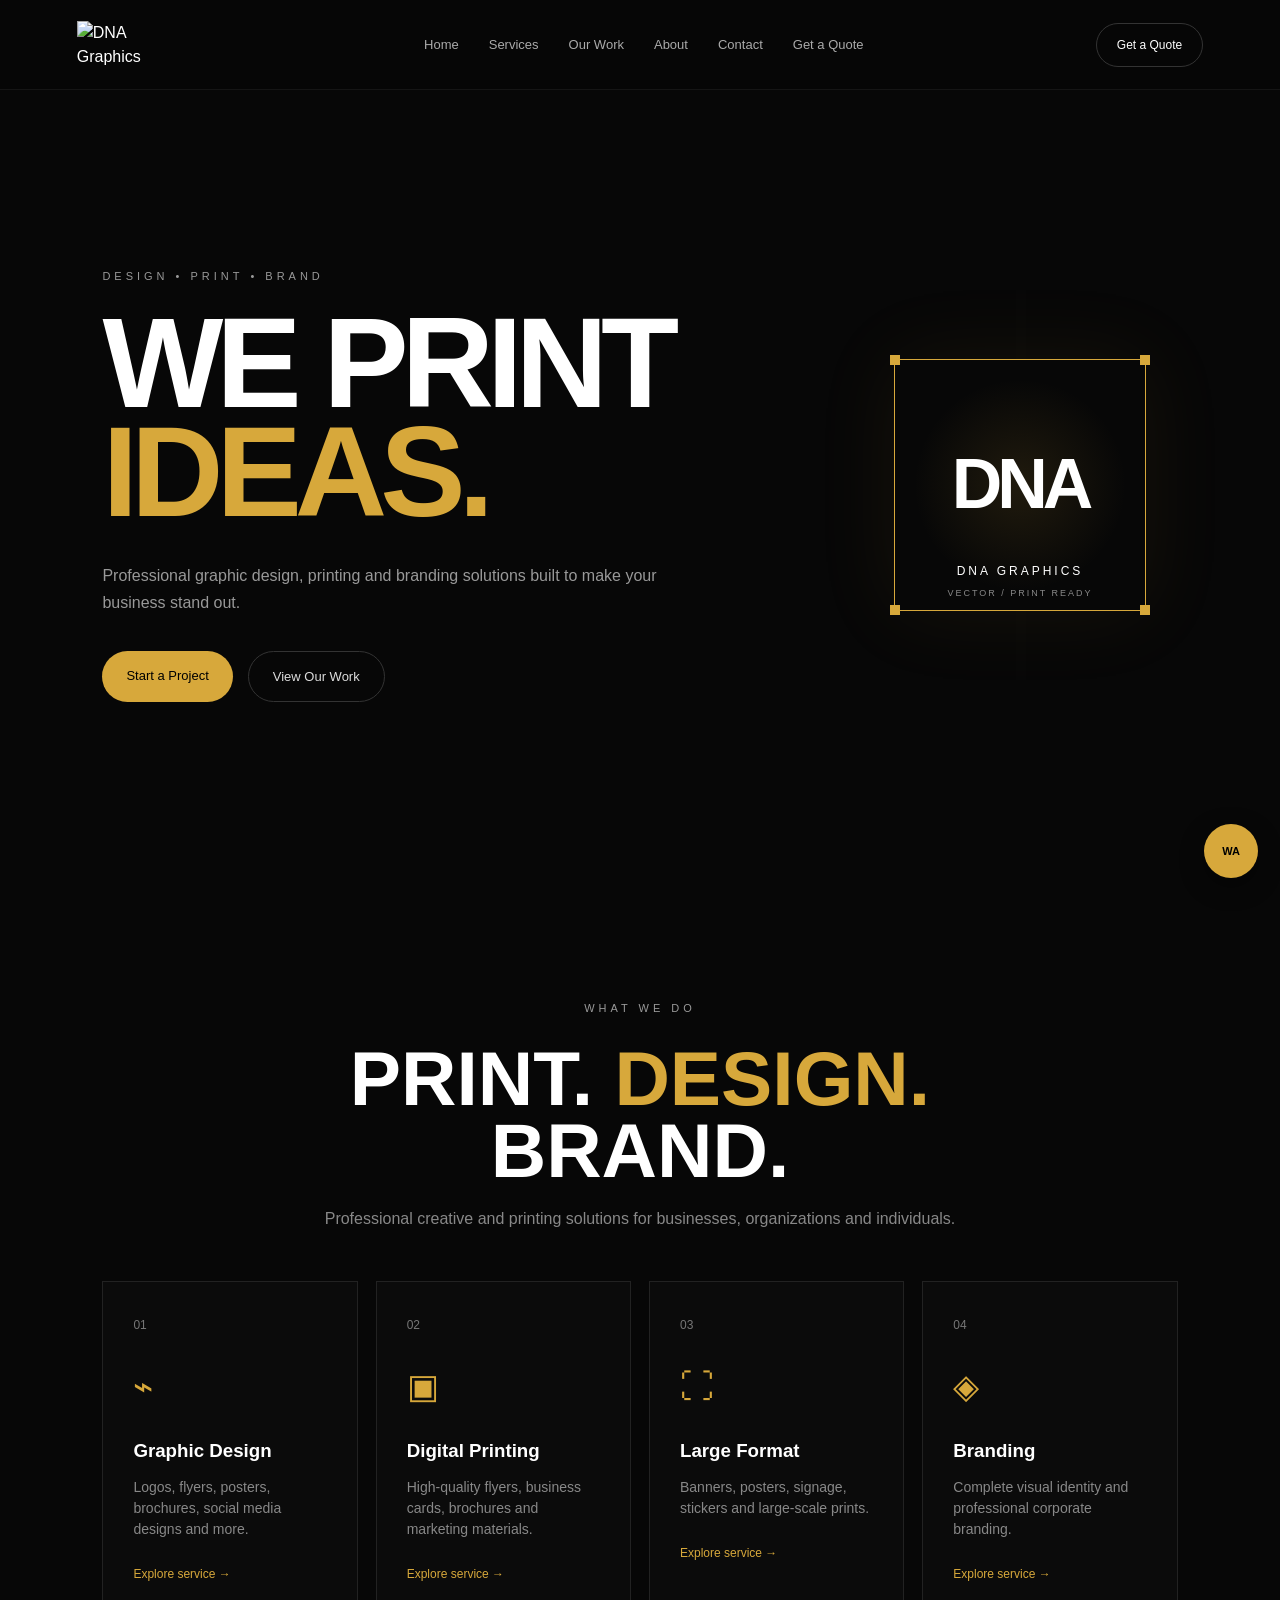
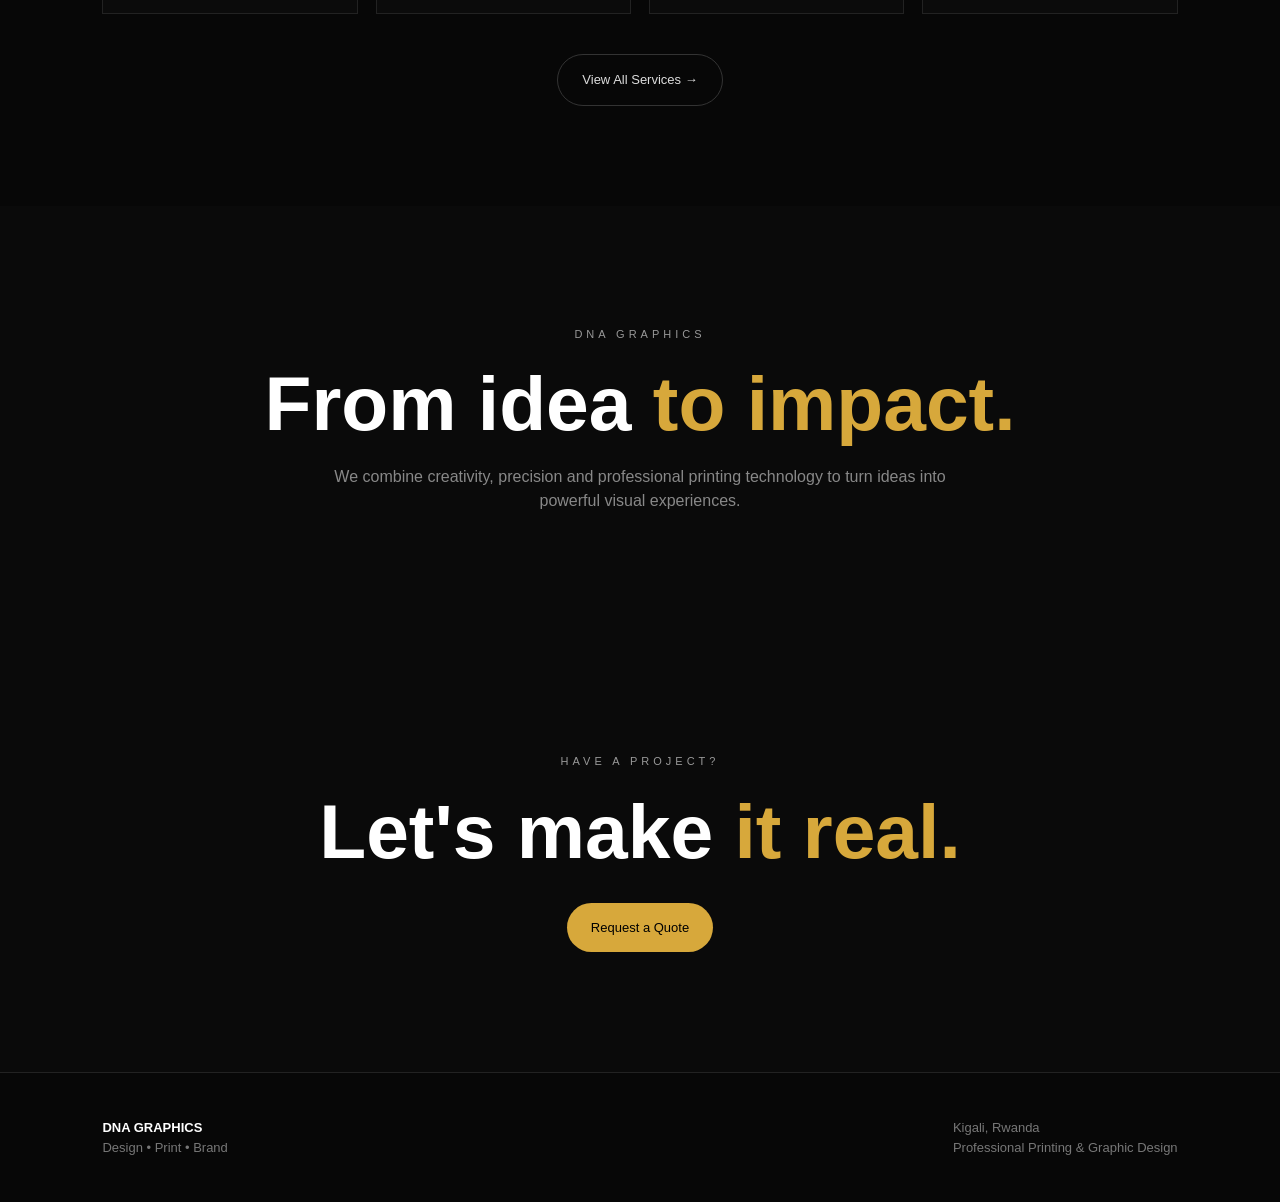
==== index.html @ 6f841c44 "Add files via upload" ====
<!DOCTYPE html>
<html lang="en">
<head><meta charset="UTF-8"><meta name="viewport" content="width=device-width, initial-scale=1.0"><meta name="description" content="DNA Graphics — Professional graphic design, printing and branding in Kigali, Rwanda."><title>DNA Graphics | Design • Print • Brand</title><link rel="stylesheet" href="style.css"></head>
<body>
<header class="navbar"><a href="index.html" class="logo"><img src="logo.png" alt="DNA Graphics"></a><button class="menu-toggle" id="menuToggle" aria-label="Open menu">☰</button><nav class="main-nav" id="mainNav"><button class="menu-close" id="menuClose" aria-label="Close menu">×</button><a href="index.html">Home</a><a href="services.html">Services</a><a href="portfolio.html">Our Work</a><a href="about.html">About</a><a href="contact.html">Contact</a><a href="quote.html" class="mobile-quote">Get a Quote</a></nav><a href="quote.html" class="quote-btn">Get a Quote</a></header>
<main>
<section class="hero"><div class="hero-content"><p class="eyebrow">DESIGN • PRINT • BRAND</p><h1>WE PRINT <span>IDEAS.</span></h1><p class="hero-text">Professional graphic design, printing and branding solutions built to make your business stand out.</p><div class="hero-buttons"><a href="quote.html" class="primary-btn">Start a Project</a><a href="portfolio.html" class="secondary-btn">View Our Work</a></div></div><div class="hero-visual"><div class="selection-box"><span class="handle top-left"></span><span class="handle top-right"></span><span class="handle bottom-left"></span><span class="handle bottom-right"></span><div class="dna-symbol">DNA</div><div class="selection-label">DNA GRAPHICS</div><div class="selection-size">VECTOR / PRINT READY</div></div></div></section>
<section class="services-preview"><div class="section-heading"><p class="eyebrow">WHAT WE DO</p><h2>PRINT. <span>DESIGN.</span> BRAND.</h2><p>Professional creative and printing solutions for businesses, organizations and individuals.</p></div><div class="services-grid"><a href="services.html" class="service-card"><span class="service-number">01</span><div class="service-symbol">⌁</div><h3>Graphic Design</h3><p>Logos, flyers, posters, brochures, social media designs and more.</p><span class="service-link">Explore service →</span></a><a href="services.html" class="service-card"><span class="service-number">02</span><div class="service-symbol">▣</div><h3>Digital Printing</h3><p>High-quality flyers, business cards, brochures and marketing materials.</p><span class="service-link">Explore service →</span></a><a href="services.html" class="service-card"><span class="service-number">03</span><div class="service-symbol">⛶</div><h3>Large Format</h3><p>Banners, posters, signage, stickers and large-scale prints.</p><span class="service-link">Explore service →</span></a><a href="services.html" class="service-card"><span class="service-number">04</span><div class="service-symbol">◈</div><h3>Branding</h3><p>Complete visual identity and professional corporate branding.</p><span class="service-link">Explore service →</span></a></div><div class="services-action"><a href="services.html" class="secondary-btn">View All Services →</a></div></section>
<section class="about"><p class="eyebrow">DNA GRAPHICS</p><h2>From idea <span>to impact.</span></h2><p>We combine creativity, precision and professional printing technology to turn ideas into powerful visual experiences.</p></section>
<section class="cta"><p class="eyebrow">HAVE A PROJECT?</p><h2>Let's make <span>it real.</span></h2><a href="quote.html" class="primary-btn">Request a Quote</a></section>
</main>
<footer><div><strong>DNA GRAPHICS</strong><p>Design • Print • Brand</p></div><div><p>Kigali, Rwanda</p><p>Professional Printing & Graphic Design</p></div></footer>
<a href="https://wa.me/250780317239?text=Hello%20DNA%20Graphics%2C%20I%20would%20like%20to%20request%20a%20quote." class="whatsapp-float" target="_blank" rel="noopener noreferrer" aria-label="Chat with DNA Graphics on WhatsApp">WA</a><script src="script.js"></script></body></html>
---- style.css ----
*{margin:0;padding:0;box-sizing:border-box}html{scroll-behavior:smooth}body{background:#070707;color:#fff;font-family:Arial,Helvetica,sans-serif;line-height:1.5}a{color:inherit;text-decoration:none}.navbar{height:90px;padding:0 6%;display:flex;align-items:center;justify-content:space-between;position:fixed;top:0;left:0;right:0;z-index:100;background:rgba(7,7,7,.9);backdrop-filter:blur(15px);border-bottom:1px solid #151515}.logo img{width:115px;height:auto;display:block}.main-nav{display:flex;align-items:center;gap:30px}.main-nav a{font-size:13px;color:#aaa}.main-nav a:hover{color:#fff}.menu-toggle,.menu-close{display:none}.quote-btn{padding:12px 20px;border:1px solid #333;border-radius:100px;font-size:12px}.hero{min-height:100vh;padding:150px 8% 80px;display:flex;align-items:center;justify-content:space-between;gap:60px}.hero-content{max-width:700px}.eyebrow{font-size:11px;letter-spacing:4px;color:#999;margin-bottom:25px}.hero h1{font-size:clamp(64px,10vw,150px);line-height:.85;letter-spacing:-7px;font-weight:900}.hero h1 span,h1 span,h2 span{color:#d7a83b}.hero-text,.page-intro{max-width:600px;margin-top:35px;color:#999;line-height:1.7}.hero-buttons{display:flex;gap:15px;margin-top:35px}.primary-btn,.secondary-btn{display:inline-block;padding:15px 24px;border-radius:100px;font-size:13px;transition:.25s}.primary-btn{background:#d7a83b;color:#000}.primary-btn:hover{transform:translateY(-3px)}.secondary-btn{border:1px solid #333;color:#ddd}.hero-visual{width:min(430px,42vw);height:430px;display:grid;place-items:center}.selection-box{width:80%;aspect-ratio:1;border:1px solid #d7a83b;position:relative;display:grid;place-items:center;background:radial-gradient(circle,rgba(215,168,59,.12),transparent 60%);box-shadow:0 0 80px rgba(215,168,59,.08)}.handle{position:absolute;width:10px;height:10px;background:#d7a83b}.top-left{top:-5px;left:-5px}.top-right{top:-5px;right:-5px}.bottom-left{bottom:-5px;left:-5px}.bottom-right{bottom:-5px;right:-5px}.dna-symbol{font-size:70px;font-weight:900;letter-spacing:-5px}.selection-label{position:absolute;bottom:30px;font-size:12px;letter-spacing:3px}.selection-size{position:absolute;bottom:10px;font-size:9px;color:#888;letter-spacing:2px}.services-preview,.all-services,.portfolio-grid,.about-story,.values,.contact-grid{padding:100px 8%}.section-heading{text-align:center;max-width:750px;margin:0 auto 50px}.section-heading h2,.about h2,.cta h2{font-size:clamp(40px,6vw,80px);line-height:.95}.section-heading p:last-child{color:#888;margin-top:20px}.services-grid,.all-services{display:grid;grid-template-columns:repeat(4,1fr);gap:18px}.service-card{border:1px solid #222;padding:30px;background:#0b0b0b;transition:.25s}.service-card:hover{border-color:#d7a83b;transform:translateY(-4px)}.service-number{color:#777;font-size:12px}.service-symbol{font-size:34px;color:#d7a83b;margin:25px 0}.service-card h2,.service-card h3{margin-bottom:12px}.service-card p{color:#888;font-size:14px}.service-link{display:block;margin-top:25px;color:#d7a83b;font-size:12px}.services-action{text-align:center;margin-top:40px}.about{padding:120px 8%;text-align:center;background:#0a0a0a}.about>p:last-child{max-width:650px;margin:25px auto 0;color:#888}.page-hero{padding:180px 8% 90px;max-width:1100px}.page-hero h1{font-size:clamp(55px,8vw,110px);line-height:.9;letter-spacing:-5px}.all-services{padding-top:20px}.all-services .service-card{min-height:220px}.portfolio-grid{display:grid;grid-template-columns:repeat(2,1fr);gap:25px;padding-top:20px}.portfolio-item{background:#0b0b0b;border:1px solid #222;overflow:hidden}.portfolio-item img{width:100%;height:360px;object-fit:cover;display:block}.portfolio-info{padding:24px}.portfolio-info span{font-size:11px;color:#d7a83b;letter-spacing:2px}.portfolio-info h2{margin-top:8px}.about-story,.values,.contact-grid{display:grid;grid-template-columns:1fr 1fr;gap:60px;border-top:1px solid #222}.about-story p,.values p,.contact-grid p{color:#888;margin-bottom:18px}.about-story h2,.values h2,.contact-grid h2{font-size:clamp(35px,5vw,65px);line-height:1}.cta{text-align:center;padding:120px 8%;background:#0a0a0a}.cta .primary-btn{margin-top:35px}footer{padding:45px 8%;border-top:1px solid #222;display:flex;justify-content:space-between;gap:30px;color:#777;font-size:13px}footer strong{color:#fff}.whatsapp-float{position:fixed;right:22px;bottom:22px;background:#d7a83b;color:#000;width:54px;height:54px;border-radius:50%;display:grid;place-items:center;font-size:11px;font-weight:bold;z-index:110;box-shadow:0 8px 25px rgba(0,0,0,.4)}
@media(max-width:850px){.navbar{height:75px}.quote-btn{display:none}.menu-toggle{display:block;background:none;border:0;color:#fff;font-size:28px}.main-nav{position:fixed;inset:0 0 0 auto;width:min(320px,85%);background:#0a0a0a;transform:translateX(100%);transition:.3s;display:flex;flex-direction:column;align-items:flex-start;padding:90px 35px;gap:24px;border-left:1px solid #222}.main-nav.open{transform:translateX(0)}.menu-close{display:block;position:absolute;right:25px;top:20px;background:none;border:0;color:#fff;font-size:32px}.main-nav a{font-size:16px}.mobile-quote{display:block!important}.hero{padding-top:130px;flex-direction:column;align-items:flex-start}.hero-visual{width:100%;height:330px}.services-grid,.all-services{grid-template-columns:1fr 1fr}.portfolio-grid,.about-story,.values,.contact-grid{grid-template-columns:1fr}.portfolio-item img{height:280px}footer{flex-direction:column}.page-hero{padding-top:130px}}
@media(max-width:520px){.logo img{width:95px}.hero h1{letter-spacing:-4px}.hero-buttons{flex-direction:column;align-items:flex-start}.services-grid,.all-services{grid-template-columns:1fr}.selection-box{width:75%}.page-hero h1{letter-spacing:-3px}.portfolio-grid{padding-left:5%;padding-right:5%}.services-preview,.all-services,.about-story,.values,.contact-grid{padding-left:6%;padding-right:6%}}
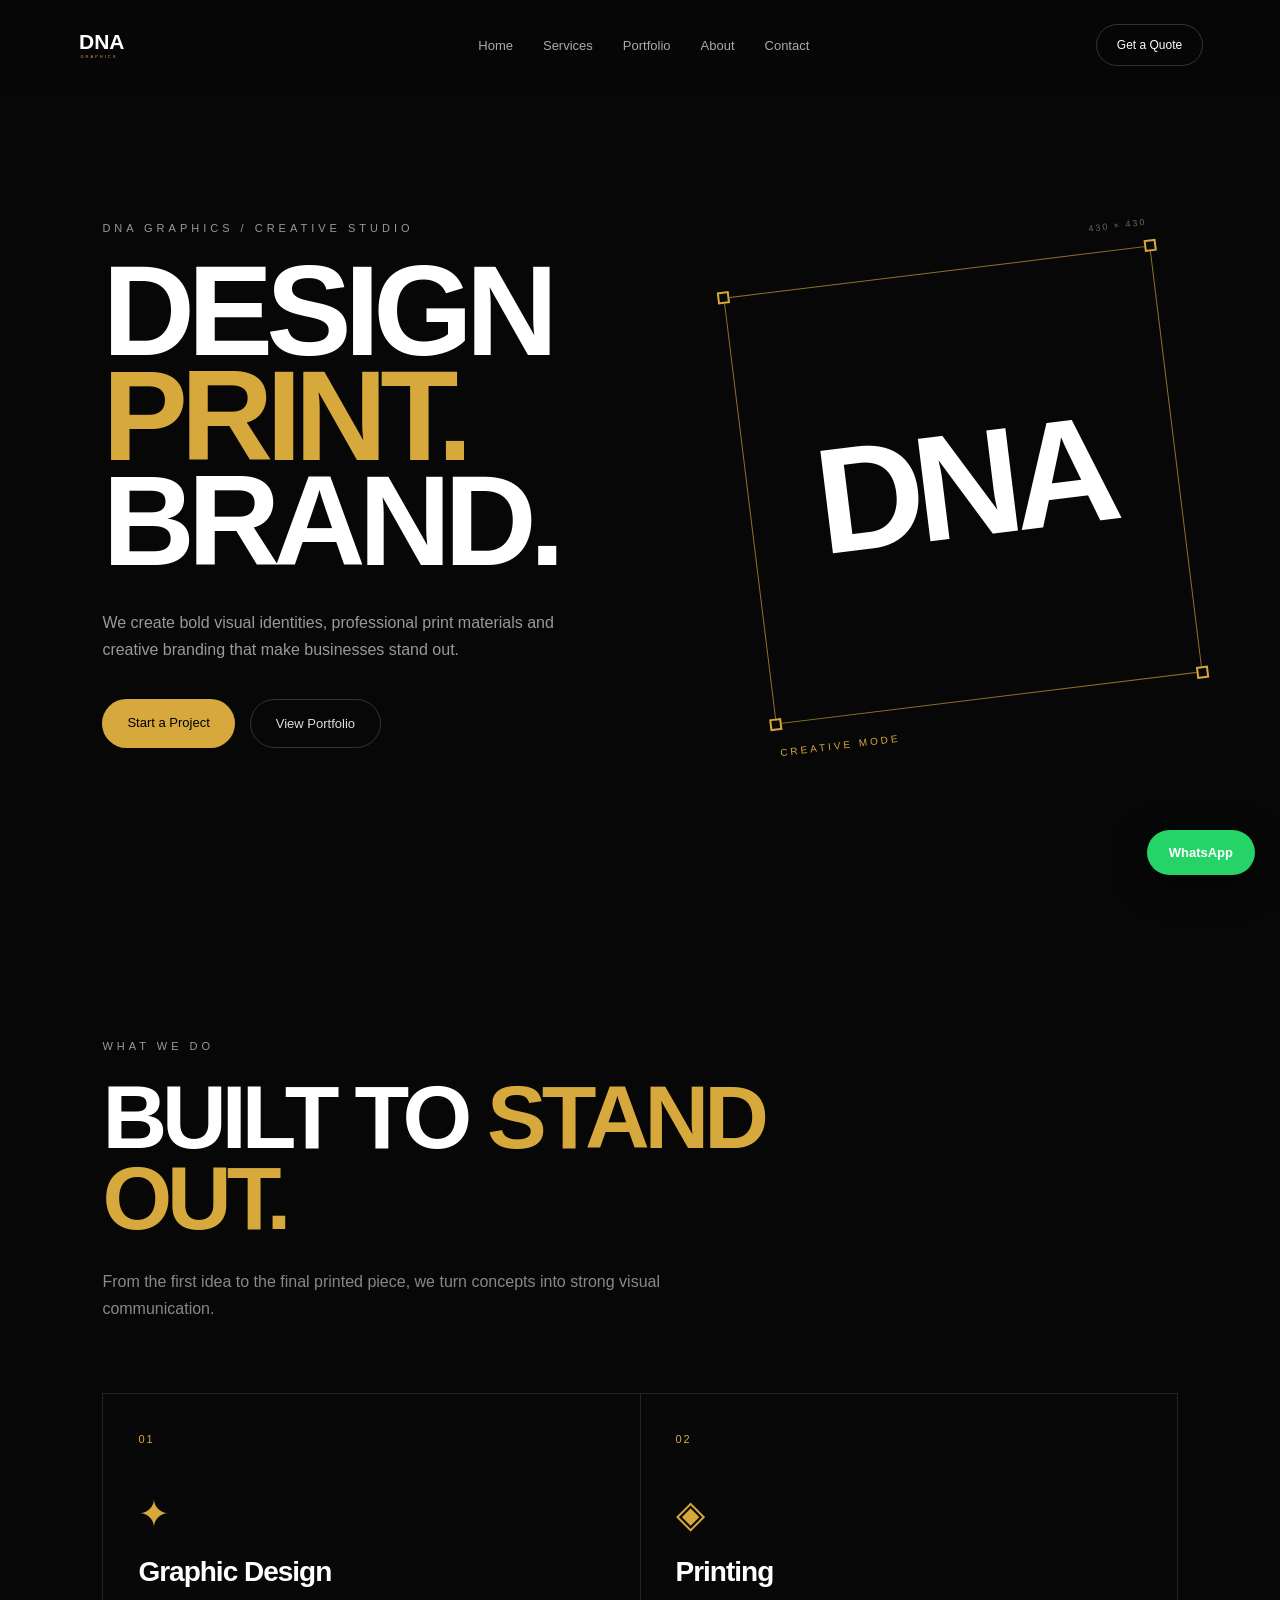
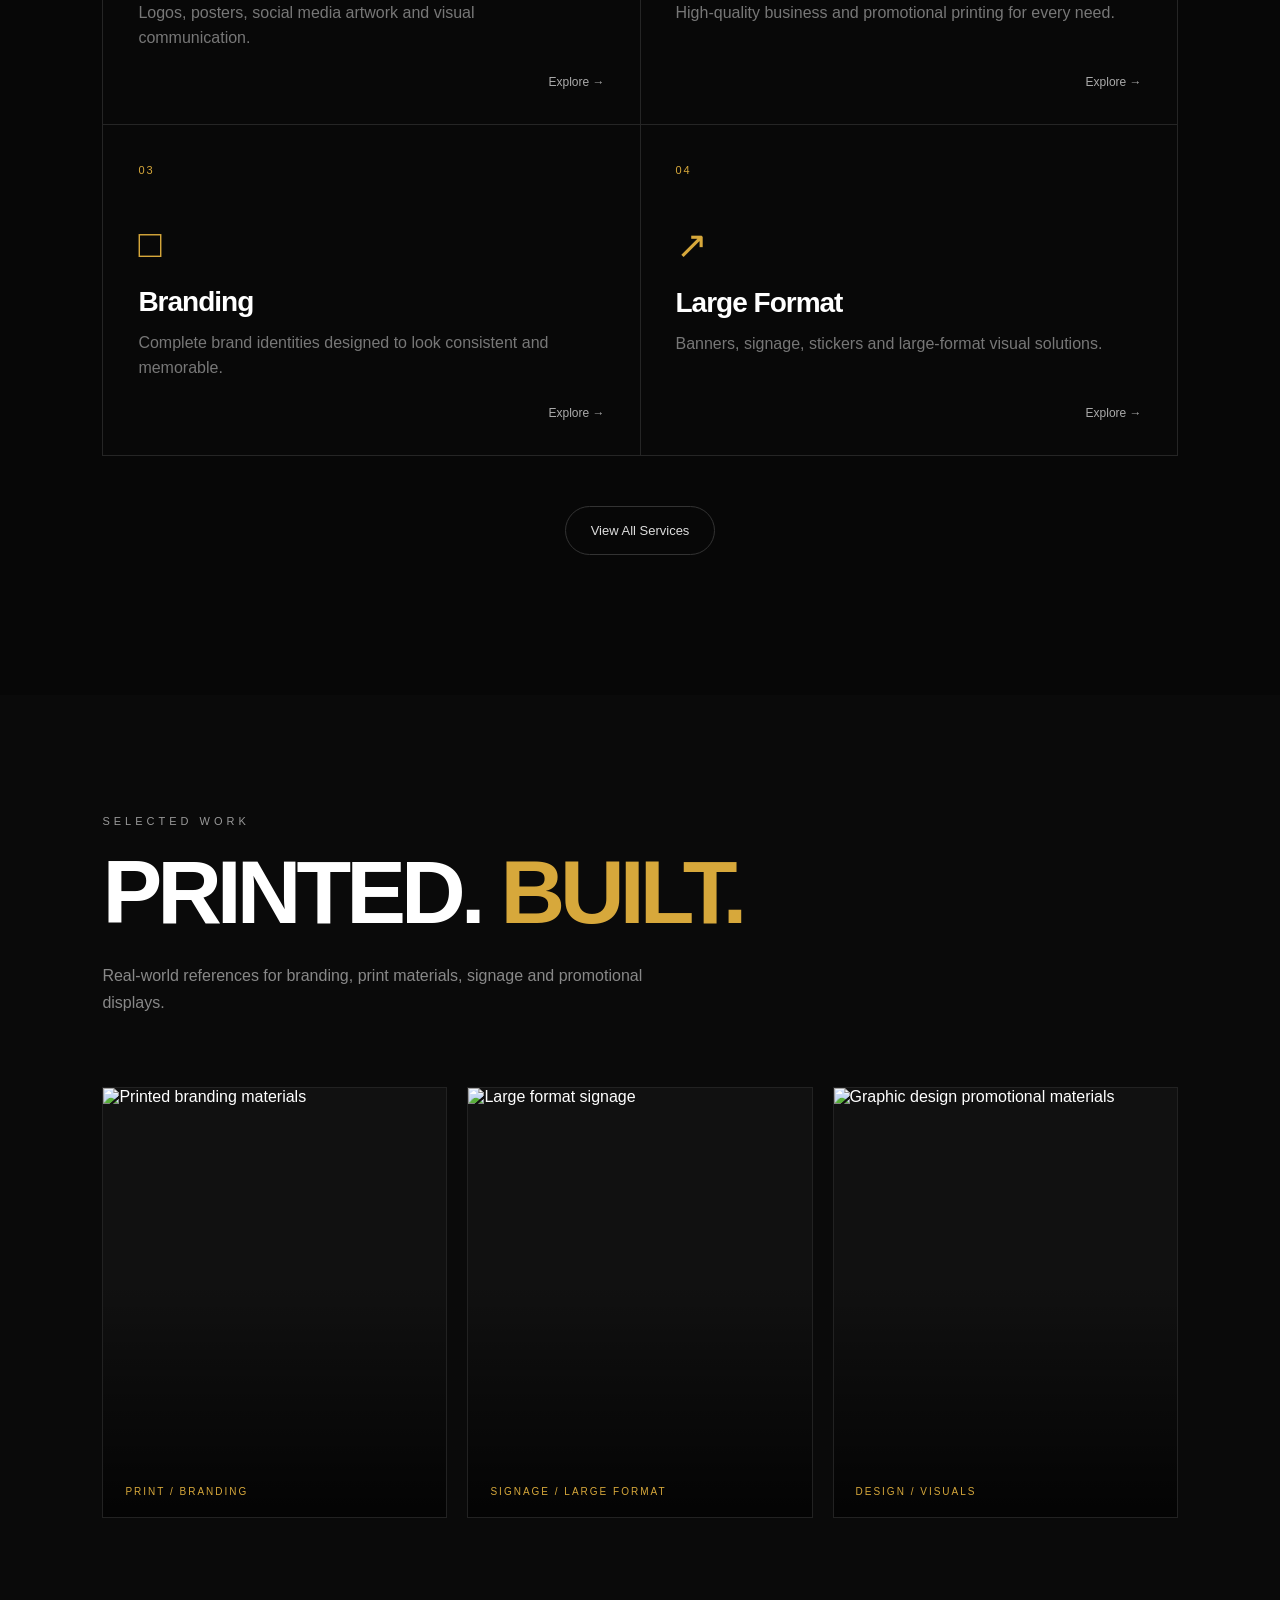
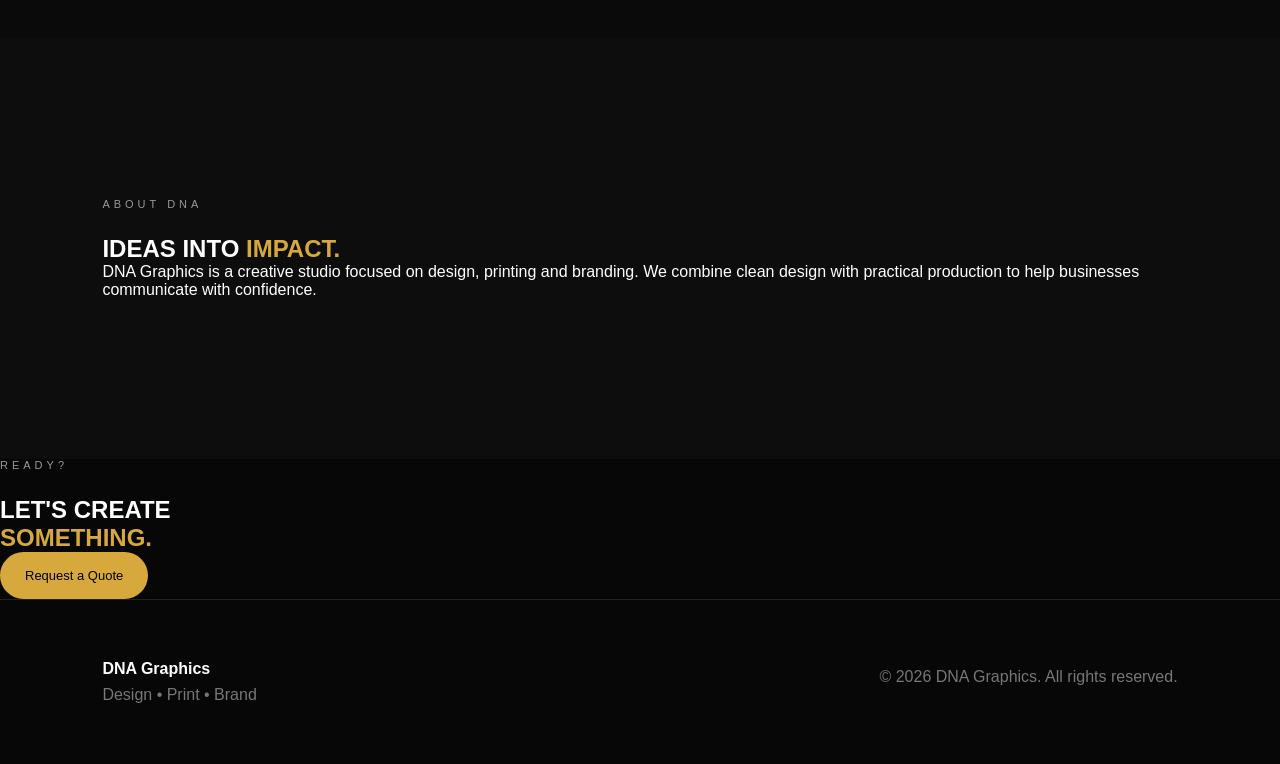
==== commit d8c0d477: "Add files via upload" ====
--- a/index.html
+++ b/index.html
@@ -1,13 +1,63 @@
 <!DOCTYPE html>
 <html lang="en">
-<head><meta charset="UTF-8"><meta name="viewport" content="width=device-width, initial-scale=1.0"><meta name="description" content="DNA Graphics — Professional graphic design, printing and branding in Kigali, Rwanda."><title>DNA Graphics | Design • Print • Brand</title><link rel="stylesheet" href="style.css"></head>
+<head>
+<meta charset="UTF-8">
+<meta name="viewport" content="width=device-width, initial-scale=1.0">
+<title>Design • Print • Brand | DNA Graphics</title>
+<link rel="stylesheet" href="style.css">
+</head>
 <body>
-<header class="navbar"><a href="index.html" class="logo"><img src="logo.png" alt="DNA Graphics"></a><button class="menu-toggle" id="menuToggle" aria-label="Open menu">☰</button><nav class="main-nav" id="mainNav"><button class="menu-close" id="menuClose" aria-label="Close menu">×</button><a href="index.html">Home</a><a href="services.html">Services</a><a href="portfolio.html">Our Work</a><a href="about.html">About</a><a href="contact.html">Contact</a><a href="quote.html" class="mobile-quote">Get a Quote</a></nav><a href="quote.html" class="quote-btn">Get a Quote</a></header>
+<header class="navbar">
+<a href="index.html" class="logo"><img src="logo.svg" alt="DNA Graphics"></a>
+<button class="menu-toggle" aria-label="Open menu">☰</button>
+<nav class="main-nav">
+<button class="menu-close" aria-label="Close menu">×</button>
+<a href="index.html">Home</a>
+<a href="services.html">Services</a>
+<a href="portfolio.html">Portfolio</a>
+<a href="about.html">About</a>
+<a href="contact.html">Contact</a>
+<a href="quote.html" class="mobile-quote">Get a Quote</a>
+</nav>
+<a href="quote.html" class="quote-btn">Get a Quote</a>
+</header>
+
 <main>
-<section class="hero"><div class="hero-content"><p class="eyebrow">DESIGN • PRINT • BRAND</p><h1>WE PRINT <span>IDEAS.</span></h1><p class="hero-text">Professional graphic design, printing and branding solutions built to make your business stand out.</p><div class="hero-buttons"><a href="quote.html" class="primary-btn">Start a Project</a><a href="portfolio.html" class="secondary-btn">View Our Work</a></div></div><div class="hero-visual"><div class="selection-box"><span class="handle top-left"></span><span class="handle top-right"></span><span class="handle bottom-left"></span><span class="handle bottom-right"></span><div class="dna-symbol">DNA</div><div class="selection-label">DNA GRAPHICS</div><div class="selection-size">VECTOR / PRINT READY</div></div></div></section>
-<section class="services-preview"><div class="section-heading"><p class="eyebrow">WHAT WE DO</p><h2>PRINT. <span>DESIGN.</span> BRAND.</h2><p>Professional creative and printing solutions for businesses, organizations and individuals.</p></div><div class="services-grid"><a href="services.html" class="service-card"><span class="service-number">01</span><div class="service-symbol">⌁</div><h3>Graphic Design</h3><p>Logos, flyers, posters, brochures, social media designs and more.</p><span class="service-link">Explore service →</span></a><a href="services.html" class="service-card"><span class="service-number">02</span><div class="service-symbol">▣</div><h3>Digital Printing</h3><p>High-quality flyers, business cards, brochures and marketing materials.</p><span class="service-link">Explore service →</span></a><a href="services.html" class="service-card"><span class="service-number">03</span><div class="service-symbol">⛶</div><h3>Large Format</h3><p>Banners, posters, signage, stickers and large-scale prints.</p><span class="service-link">Explore service →</span></a><a href="services.html" class="service-card"><span class="service-number">04</span><div class="service-symbol">◈</div><h3>Branding</h3><p>Complete visual identity and professional corporate branding.</p><span class="service-link">Explore service →</span></a></div><div class="services-action"><a href="services.html" class="secondary-btn">View All Services →</a></div></section>
-<section class="about"><p class="eyebrow">DNA GRAPHICS</p><h2>From idea <span>to impact.</span></h2><p>We combine creativity, precision and professional printing technology to turn ideas into powerful visual experiences.</p></section>
-<section class="cta"><p class="eyebrow">HAVE A PROJECT?</p><h2>Let's make <span>it real.</span></h2><a href="quote.html" class="primary-btn">Request a Quote</a></section>
+<section class="hero">
+<div class="hero-content reveal-left">
+<p class="eyebrow">DNA GRAPHICS / CREATIVE STUDIO</p>
+<h1>DESIGN<br><span>PRINT.</span><br>BRAND.</h1>
+<p class="hero-text">We create bold visual identities, professional print materials and creative branding that make businesses stand out.</p>
+<div class="hero-buttons"><a href="quote.html" class="primary-btn">Start a Project</a><a href="portfolio.html" class="secondary-btn">View Portfolio</a></div>
+</div>
+<div class="hero-visual reveal"><div class="selection-box"><i class="handle top-left"></i><i class="handle top-right"></i><i class="handle bottom-left"></i><i class="handle bottom-right"></i><div class="dna-symbol">DNA</div><span class="selection-label">CREATIVE MODE</span><span class="selection-size">430 × 430</span></div></div>
+</section>
+<section class="services-preview">
+<div class="section-heading reveal"><p class="eyebrow">WHAT WE DO</p><h2>BUILT TO <span>STAND OUT.</span></h2><p>From the first idea to the final printed piece, we turn concepts into strong visual communication.</p></div>
+<div class="services-grid">
+<a class="service-card reveal" href="services.html"><span class="service-number">01</span><div class="service-symbol">✦</div><h3>Graphic Design</h3><p>Logos, posters, social media artwork and visual communication.</p><span class="service-link">Explore →</span></a>
+<a class="service-card reveal" href="services.html"><span class="service-number">02</span><div class="service-symbol">◈</div><h3>Printing</h3><p>High-quality business and promotional printing for every need.</p><span class="service-link">Explore →</span></a>
+<a class="service-card reveal" href="services.html"><span class="service-number">03</span><div class="service-symbol">□</div><h3>Branding</h3><p>Complete brand identities designed to look consistent and memorable.</p><span class="service-link">Explore →</span></a>
+<a class="service-card reveal" href="services.html"><span class="service-number">04</span><div class="service-symbol">↗</div><h3>Large Format</h3><p>Banners, signage, stickers and large-format visual solutions.</p><span class="service-link">Explore →</span></a>
+</div>
+<div class="services-action"><a href="services.html" class="secondary-btn">View All Services</a></div>
+</section>
+<section class="showcase">
+<div class="section-heading reveal"><p class="eyebrow">SELECTED WORK</p><h2>PRINTED. <span>BUILT.</span></h2><p>Real-world references for branding, print materials, signage and promotional displays.</p></div>
+<div class="showcase-grid">
+<a class="showcase-card reveal" href="portfolio.html"><img src="https://www.alifartdxb.com/assets/alifprint/business-cards-print-uae.png" alt="Printed branding materials" loading="lazy"><span>PRINT / BRANDING</span></a>
+<a class="showcase-card reveal" href="portfolio.html"><img src="https://d2tl9ctlpnidkn.cloudfront.net/allseason/images/flashgallary/large/Website_Header_Images-03_1767739435239.jpg" alt="Large format signage" loading="lazy"><span>SIGNAGE / LARGE FORMAT</span></a>
+<a class="showcase-card reveal" href="portfolio.html"><img src="https://static.wixstatic.com/media/857f75_168c158b66004dd897d793f606abb9e6~mv2.jpg/v1/fill/w_1200,h_1200,al_c,q_85/857f75_168c158b66004dd897d793f606abb9e6~mv2.jpg" alt="Graphic design promotional materials" loading="lazy"><span>DESIGN / VISUALS</span></a>
+</div>
+</section>
+<section class="about"><div class="reveal"><p class="eyebrow">ABOUT DNA</p><h2>IDEAS INTO <span>IMPACT.</span></h2><p>DNA Graphics is a creative studio focused on design, printing and branding. We combine clean design with practical production to help businesses communicate with confidence.</p></div></section>
+<section class="cta"><div class="reveal"><p class="eyebrow">READY?</p><h2>LET'S CREATE<br><span>SOMETHING.</span></h2><a href="quote.html" class="primary-btn">Request a Quote</a></div></section>
 </main>
-<footer><div><strong>DNA GRAPHICS</strong><p>Design • Print • Brand</p></div><div><p>Kigali, Rwanda</p><p>Professional Printing & Graphic Design</p></div></footer>
-<a href="https://wa.me/250780317239?text=Hello%20DNA%20Graphics%2C%20I%20would%20like%20to%20request%20a%20quote." class="whatsapp-float" target="_blank" rel="noopener noreferrer" aria-label="Chat with DNA Graphics on WhatsApp">WA</a><script src="script.js"></script></body></html>
+<a class="whatsapp-btn" href="https://wa.me/250788000000" target="_blank" rel="noopener"><span>WhatsApp</span></a>
+<footer>
+<div><strong>DNA Graphics</strong><p>Design • Print • Brand</p></div>
+<div><p>© 2026 DNA Graphics. All rights reserved.</p></div>
+</footer>
+<script src="script.js"></script>
+</body>
+</html>
--- a/style.css
+++ b/style.css
@@ -1,3 +1,3 @@
-*{margin:0;padding:0;box-sizing:border-box}html{scroll-behavior:smooth}body{background:#070707;color:#fff;font-family:Arial,Helvetica,sans-serif;line-height:1.5}a{color:inherit;text-decoration:none}.navbar{height:90px;padding:0 6%;display:flex;align-items:center;justify-content:space-between;position:fixed;top:0;left:0;right:0;z-index:100;background:rgba(7,7,7,.9);backdrop-filter:blur(15px);border-bottom:1px solid #151515}.logo img{width:115px;height:auto;display:block}.main-nav{display:flex;align-items:center;gap:30px}.main-nav a{font-size:13px;color:#aaa}.main-nav a:hover{color:#fff}.menu-toggle,.menu-close{display:none}.quote-btn{padding:12px 20px;border:1px solid #333;border-radius:100px;font-size:12px}.hero{min-height:100vh;padding:150px 8% 80px;display:flex;align-items:center;justify-content:space-between;gap:60px}.hero-content{max-width:700px}.eyebrow{font-size:11px;letter-spacing:4px;color:#999;margin-bottom:25px}.hero h1{font-size:clamp(64px,10vw,150px);line-height:.85;letter-spacing:-7px;font-weight:900}.hero h1 span,h1 span,h2 span{color:#d7a83b}.hero-text,.page-intro{max-width:600px;margin-top:35px;color:#999;line-height:1.7}.hero-buttons{display:flex;gap:15px;margin-top:35px}.primary-btn,.secondary-btn{display:inline-block;padding:15px 24px;border-radius:100px;font-size:13px;transition:.25s}.primary-btn{background:#d7a83b;color:#000}.primary-btn:hover{transform:translateY(-3px)}.secondary-btn{border:1px solid #333;color:#ddd}.hero-visual{width:min(430px,42vw);height:430px;display:grid;place-items:center}.selection-box{width:80%;aspect-ratio:1;border:1px solid #d7a83b;position:relative;display:grid;place-items:center;background:radial-gradient(circle,rgba(215,168,59,.12),transparent 60%);box-shadow:0 0 80px rgba(215,168,59,.08)}.handle{position:absolute;width:10px;height:10px;background:#d7a83b}.top-left{top:-5px;left:-5px}.top-right{top:-5px;right:-5px}.bottom-left{bottom:-5px;left:-5px}.bottom-right{bottom:-5px;right:-5px}.dna-symbol{font-size:70px;font-weight:900;letter-spacing:-5px}.selection-label{position:absolute;bottom:30px;font-size:12px;letter-spacing:3px}.selection-size{position:absolute;bottom:10px;font-size:9px;color:#888;letter-spacing:2px}.services-preview,.all-services,.portfolio-grid,.about-story,.values,.contact-grid{padding:100px 8%}.section-heading{text-align:center;max-width:750px;margin:0 auto 50px}.section-heading h2,.about h2,.cta h2{font-size:clamp(40px,6vw,80px);line-height:.95}.section-heading p:last-child{color:#888;margin-top:20px}.services-grid,.all-services{display:grid;grid-template-columns:repeat(4,1fr);gap:18px}.service-card{border:1px solid #222;padding:30px;background:#0b0b0b;transition:.25s}.service-card:hover{border-color:#d7a83b;transform:translateY(-4px)}.service-number{color:#777;font-size:12px}.service-symbol{font-size:34px;color:#d7a83b;margin:25px 0}.service-card h2,.service-card h3{margin-bottom:12px}.service-card p{color:#888;font-size:14px}.service-link{display:block;margin-top:25px;color:#d7a83b;font-size:12px}.services-action{text-align:center;margin-top:40px}.about{padding:120px 8%;text-align:center;background:#0a0a0a}.about>p:last-child{max-width:650px;margin:25px auto 0;color:#888}.page-hero{padding:180px 8% 90px;max-width:1100px}.page-hero h1{font-size:clamp(55px,8vw,110px);line-height:.9;letter-spacing:-5px}.all-services{padding-top:20px}.all-services .service-card{min-height:220px}.portfolio-grid{display:grid;grid-template-columns:repeat(2,1fr);gap:25px;padding-top:20px}.portfolio-item{background:#0b0b0b;border:1px solid #222;overflow:hidden}.portfolio-item img{width:100%;height:360px;object-fit:cover;display:block}.portfolio-info{padding:24px}.portfolio-info span{font-size:11px;color:#d7a83b;letter-spacing:2px}.portfolio-info h2{margin-top:8px}.about-story,.values,.contact-grid{display:grid;grid-template-columns:1fr 1fr;gap:60px;border-top:1px solid #222}.about-story p,.values p,.contact-grid p{color:#888;margin-bottom:18px}.about-story h2,.values h2,.contact-grid h2{font-size:clamp(35px,5vw,65px);line-height:1}.cta{text-align:center;padding:120px 8%;background:#0a0a0a}.cta .primary-btn{margin-top:35px}footer{padding:45px 8%;border-top:1px solid #222;display:flex;justify-content:space-between;gap:30px;color:#777;font-size:13px}footer strong{color:#fff}.whatsapp-float{position:fixed;right:22px;bottom:22px;background:#d7a83b;color:#000;width:54px;height:54px;border-radius:50%;display:grid;place-items:center;font-size:11px;font-weight:bold;z-index:110;box-shadow:0 8px 25px rgba(0,0,0,.4)}
-@media(max-width:850px){.navbar{height:75px}.quote-btn{display:none}.menu-toggle{display:block;background:none;border:0;color:#fff;font-size:28px}.main-nav{position:fixed;inset:0 0 0 auto;width:min(320px,85%);background:#0a0a0a;transform:translateX(100%);transition:.3s;display:flex;flex-direction:column;align-items:flex-start;padding:90px 35px;gap:24px;border-left:1px solid #222}.main-nav.open{transform:translateX(0)}.menu-close{display:block;position:absolute;right:25px;top:20px;background:none;border:0;color:#fff;font-size:32px}.main-nav a{font-size:16px}.mobile-quote{display:block!important}.hero{padding-top:130px;flex-direction:column;align-items:flex-start}.hero-visual{width:100%;height:330px}.services-grid,.all-services{grid-template-columns:1fr 1fr}.portfolio-grid,.about-story,.values,.contact-grid{grid-template-columns:1fr}.portfolio-item img{height:280px}footer{flex-direction:column}.page-hero{padding-top:130px}}
-@media(max-width:520px){.logo img{width:95px}.hero h1{letter-spacing:-4px}.hero-buttons{flex-direction:column;align-items:flex-start}.services-grid,.all-services{grid-template-columns:1fr}.selection-box{width:75%}.page-hero h1{letter-spacing:-3px}.portfolio-grid{padding-left:5%;padding-right:5%}.services-preview,.all-services,.about-story,.values,.contact-grid{padding-left:6%;padding-right:6%}}
+*{margin:0;padding:0;box-sizing:border-box}html{scroll-behavior:smooth}body{background:#070707;color:#fff;font-family:Arial,Helvetica,sans-serif}a{color:inherit;text-decoration:none}button,input,select,textarea{font-family:inherit}.navbar{height:90px;padding:0 6%;display:flex;align-items:center;justify-content:space-between;position:fixed;top:0;left:0;right:0;z-index:1000;background:rgba(7,7,7,.75);backdrop-filter:blur(15px)}.logo{display:flex;align-items:center;overflow:hidden}.logo img{width:115px;height:auto;display:block;opacity:0;transform:translateY(20px) scale(.92);animation:logoReveal 1.2s cubic-bezier(.16,1,.3,1) .2s forwards;transition:transform .4s ease,filter .4s ease}.logo:hover img{transform:scale(1.05);filter:drop-shadow(0 0 12px rgba(215,168,59,.35))}@keyframes logoReveal{0%{opacity:0;transform:translateY(20px) scale(.92)}60%{opacity:1;transform:translateY(-2px) scale(1.02);filter:drop-shadow(0 0 12px rgba(215,168,59,.25))}100%{opacity:1;transform:translateY(0) scale(1);filter:drop-shadow(0 0 0 rgba(215,168,59,0))}}.main-nav{display:flex;align-items:center;gap:30px}.main-nav a{color:#aaa;font-size:13px;transition:color .3s}.main-nav a:hover{color:#d7a83b}.quote-btn{padding:13px 20px;border:1px solid #333;border-radius:100px;font-size:12px;transition:.3s}.quote-btn:hover{border-color:#d7a83b;color:#d7a83b;transform:translateY(-2px)}.mobile-quote,.menu-toggle,.menu-close{display:none}.hero{min-height:100vh;padding:150px 8% 80px;display:flex;align-items:center;justify-content:space-between;gap:60px;overflow:hidden}.hero-content{max-width:700px}.eyebrow{margin-bottom:25px;font-size:11px;letter-spacing:4px;color:#999}.hero h1{font-size:clamp(70px,10vw,150px);line-height:.82;letter-spacing:-7px;font-weight:900}.hero h1 span,h2 span{color:#d7a83b}.hero-text{max-width:500px;margin-top:35px;color:#999;line-height:1.7;font-size:16px}.hero-buttons{display:flex;gap:15px;margin-top:35px}.primary-btn,.secondary-btn{display:inline-block;padding:16px 25px;border-radius:100px;font-size:13px;transition:.3s}.primary-btn{background:#d7a83b;color:#000}.primary-btn:hover{transform:translateY(-4px)}.secondary-btn{border:1px solid #333;color:#ddd}.secondary-btn:hover{border-color:#d7a83b;color:#d7a83b}.hero-visual{width:430px;min-height:500px;display:flex;align-items:center;justify-content:center;flex-shrink:0}.selection-box{position:relative;width:min(430px,80vw);height:430px;border:1px solid rgba(215,168,59,.65);display:flex;align-items:center;justify-content:center;transform:rotate(-7deg);animation:floating 5s ease-in-out infinite}@keyframes floating{0%,100%{transform:rotate(-7deg) translateY(0)}50%{transform:rotate(-3deg) translateY(-15px)}}.handle{position:absolute;width:12px;height:12px;background:#080808;border:2px solid #d7a83b}.top-left{top:-7px;left:-7px}.top-right{top:-7px;right:-7px}.bottom-left{bottom:-7px;left:-7px}.bottom-right{bottom:-7px;right:-7px}.dna-symbol{font-size:clamp(80px,12vw,150px);font-weight:900;letter-spacing:-10px;color:#fff;line-height:1}.selection-label{position:absolute;left:0;bottom:-35px;font-size:10px;letter-spacing:3px;color:#d7a83b}.selection-size{position:absolute;right:0;top:-30px;font-size:9px;letter-spacing:2px;color:#666}.services-preview{padding:140px 8%}.section-heading{max-width:750px;margin-bottom:70px}.section-heading h2{margin-top:20px;font-size:clamp(50px,7vw,90px);line-height:.9;letter-spacing:-5px}.section-heading>p:last-child{max-width:600px;margin-top:30px;color:#888;line-height:1.7}.services-grid{display:grid;grid-template-columns:repeat(2,1fr);gap:1px;background:#252525;border:1px solid #252525}.service-card{position:relative;min-height:330px;padding:35px;background:#080808;color:#fff;text-decoration:none;transition:.4s}.service-card:hover{background:#101010;transform:translateY(-5px)}.service-number{color:#d7a83b;font-size:11px;letter-spacing:2px}.service-symbol{margin-top:45px;font-size:38px;color:#d7a83b}.service-card h3{margin-top:20px;font-size:28px;letter-spacing:-1px}.service-card p{max-width:450px;margin-top:12px;color:#777;line-height:1.6}.service-link{position:absolute;right:35px;bottom:35px;color:#aaa;font-size:12px}.service-card:hover .service-link{color:#d7a83b}.services-action{text-align:center;margin-top:50px}.page-hero{min-height:65vh;padding:160px 8% 80px;display:flex;flex-direction:column;justify-content:center}.page-hero h1{max-width:1000px;font-size:clamp(60px,9vw,130px);line-height:.85;letter-spacing:-6px}.page-hero h1 span{display:block;color:#d7a83b}.page-intro{max-width:650px;margin-top:40px;color:#999;font-size:18px;line-height:1.7}.all-services{padding:50px 8% 150px;display:grid;grid-template-columns:repeat(2,1fr);gap:20px}.all-services .service-card{min-height:350px;padding:40px;border:1px solid #202020}.service-icon{width:55px;height:55px;display:flex;align-items:center;justify-content:center;border:1px solid #333;border-radius:50%;color:#d7a83b;font-size:18px}.all-services .service-card h2{margin-top:50px;font-size:32px}.all-services .service-card p{margin-top:18px;color:#888;line-height:1.7}.portfolio-page{padding:70px 8% 150px}.portfolio-intro{max-width:750px;margin-bottom:80px}.portfolio-intro h2{margin-top:20px;font-size:clamp(55px,8vw,100px);line-height:.9;letter-spacing:-6px}.portfolio-intro>p:last-child{max-width:600px;margin-top:30px;color:#777;line-height:1.7}.portfolio-grid{display:grid;grid-template-columns:repeat(2,1fr);gap:70px 30px}.portfolio-card{color:#fff}.portfolio-image{position:relative;width:100%;aspect-ratio:4/3;overflow:hidden;background:#111;border:1px solid #222}.portfolio-image img{width:100%;height:100%;object-fit:cover;display:block;transition:transform .7s cubic-bezier(.16,1,.3,1),filter .7s}.portfolio-card:hover .portfolio-image img{transform:scale(1.05);filter:brightness(.75)}.portfolio-meta{display:flex;align-items:flex-start;justify-content:space-between;gap:20px;padding-top:20px}.portfolio-meta span{color:#d7a83b;font-size:10px;letter-spacing:2px}.portfolio-meta h3{font-size:20px;font-weight:500;text-align:right}.about{padding:160px 8%;background:#0d0d0d}.about-story,.values{padding:120px 8% 160px;display:grid;grid-template-columns:25% 1fr;gap:60px;border-top:1px solid #202020}.about-label{color:#888;font-size:11px;letter-spacing:3px}.about-label span{color:#d7a83b;margin-right:15px}.about-copy{max-width:800px}.about-copy h2{font-size:clamp(45px,6vw,80px);line-height:.95;letter-spacing:-4px}.about-copy p{max-width:650px;margin-top:30px;color:#999;font-size:17px;line-height:1.8}.values{background:#0d0d0d}.values-grid{display:grid;grid-template-columns:repeat(2,1fr);gap:20px}.value-card{min-height:230px;padding:30px;border:1px solid #222;transition:.4s}.value-card:hover{transform:translateY(-8px);border-color:#d7a83b}.value-card>span{color:#d7a83b;font-size:12px}.value-card h3{margin-top:55px;font-size:25px}.value-card p{margin-top:12px;color:#888;line-height:1.6}.process{padding:160px 8%}.process h2{max-width:800px;font-size:clamp(50px,7vw,95px);line-height:.9;letter-spacing:-5px}.process-line{margin-top:80px;display:grid;grid-template-columns:repeat(4,1fr);gap:20px}.process-step{padding-top:25px;border-top:1px solid #333}.process-step>span{color:#d7a83b;font-size:12px}.process-step h3{margin-top:35px;font-size:23px}.process-step p{margin-top:15px;color:#888;line-height:1.6}.quote-section{padding:40px 8% 150px}.quote-form{max-width:1000px;margin:auto;padding:50px;border:1px solid #222;background:#0b0b0b}.form-heading{display:flex;align-items:center;gap:20px;margin-bottom:50px}.form-heading span{color:#d7a83b;font-size:12px}.form-heading h2{font-size:30px}.form-grid{display:grid;grid-template-columns:repeat(2,1fr);gap:25px}.form-group{display:flex;flex-direction:column}.form-group label{margin-bottom:10px;color:#bbb;font-size:12px;letter-spacing:1px}.form-group input,.form-group select,.form-group textarea{width:100%;padding:17px;background:#111;color:#fff;border:1px solid #292929;outline:none}.form-group input:focus,.form-group select:focus,.form-group textarea:focus{border-color:#d7a83b;background:#151515}.full-width{margin-top:25px}.form-group small{margin-top:8px;color:#666;font-size:11px}.submit-btn{margin-top:35px;border:none;cursor:pointer}.contact-section{padding:40px 8% 160px;display:grid;grid-template-columns:1fr 1fr;gap:80px}.contact-info{display:grid;grid-template-columns:1fr 1fr;gap:20px}.contact-item{padding:35px;min-height:200px;border:1px solid #222;transition:.4s}.contact-item:hover{transform:translateY(-7px);border-color:#d7a83b}.contact-item>span{color:#d7a83b;font-size:11px}.contact-item h3{margin-top:45px;font-size:22px}.contact-item a,.contact-item p{display:block;margin-top:12px;color:#888;line-height:1.6}.contact-item a:hover{color:#d7a83b}.contact-cta{display:flex;flex-direction:column;justify-content:center;padding:50px;background:#0d0d0d;border:1px solid #222}.contact-cta h2{margin:25px 0 40px;max-width:600px;font-size:clamp(45px,6vw,75px);line-height:.95;letter-spacing:-4px}.contact-cta h2 span{display:block;color:#d7a83b}footer{padding:60px 8%;border-top:1px solid #222;display:flex;justify-content:space-between;color:#777}footer strong{color:#fff}footer p{margin-top:8px}.whatsapp-btn{position:fixed;right:25px;bottom:25px;z-index:999;display:flex;align-items:center;justify-content:center;padding:15px 22px;background:#25D366;color:#fff;border-radius:100px;font-size:13px;font-weight:700;box-shadow:0 10px 35px rgba(0,0,0,.35);transition:.3s}.whatsapp-btn:hover{transform:translateY(-5px) scale(1.03)}.reveal{opacity:0;transform:translateY(35px);transition:opacity .8s ease,transform .8s cubic-bezier(.16,1,.3,1)}.reveal.show{opacity:1;transform:translateY(0)}.reveal-left{opacity:0;transform:translateX(-40px);transition:opacity .8s ease,transform .8s cubic-bezier(.16,1,.3,1)}.reveal-left.show{opacity:1;transform:translateX(0)}
+.showcase{padding:120px 8%;background:#0a0a0a}.showcase-grid{display:grid;grid-template-columns:repeat(3,1fr);gap:20px}.showcase-card{position:relative;display:block;overflow:hidden;aspect-ratio:4/5;background:#111;border:1px solid #222}.showcase-card img{width:100%;height:100%;object-fit:cover;display:block;transition:transform .7s cubic-bezier(.16,1,.3,1),filter .5s}.showcase-card span{position:absolute;left:22px;bottom:20px;color:#d7a83b;font-size:10px;letter-spacing:2px;z-index:2}.showcase-card:after{content:"";position:absolute;inset:0;background:linear-gradient(to top,rgba(0,0,0,.8),transparent 55%)}.showcase-card:hover img{transform:scale(1.06);filter:brightness(.72)}@media(max-width:800px){.showcase{padding:90px 7%}.showcase-grid{grid-template-columns:1fr}.showcase-card{aspect-ratio:4/3}}
+@media(max-width:800px){.navbar{height:75px;padding:0 7%}.logo img{width:100px}.navbar>.quote-btn{display:none}.menu-toggle{display:flex;align-items:center;justify-content:center;width:45px;height:45px;background:none;border:0;color:#fff;font-size:30px;cursor:pointer;z-index:10001}.main-nav{position:fixed;inset:0;width:100vw;height:100vh;z-index:10000;background:#080808;display:flex;flex-direction:column;align-items:flex-start;justify-content:center;padding:70px 9%;gap:18px;transform:translateX(100%);visibility:hidden;opacity:0;transition:transform .5s cubic-bezier(.16,1,.3,1),opacity .3s,visibility .5s}.main-nav.active{transform:translateX(0);visibility:visible;opacity:1}.main-nav a{font-size:42px;line-height:1.05;letter-spacing:-2px}.menu-close{display:flex;align-items:center;justify-content:center;position:absolute;top:22px;right:25px;width:50px;height:50px;background:none;border:0;color:#fff;font-size:48px;cursor:pointer}.main-nav .mobile-quote{display:block;margin-top:25px;padding:16px 28px;background:#d7a83b;color:#080808;border-radius:40px;font-size:16px}.hero{min-height:auto;flex-direction:column;align-items:flex-start;padding:140px 7% 80px;gap:30px}.hero h1{font-size:clamp(55px,15vw,90px);letter-spacing:-4px}.hero-text{font-size:15px}.hero-buttons{flex-wrap:wrap}.hero-visual{width:100%;min-height:380px;margin-top:30px}.selection-box{width:280px;height:280px}.dna-symbol{font-size:85px}.selection-label{bottom:-30px}.selection-size{top:-27px}.services-preview{padding:90px 7%}.services-grid,.all-services{grid-template-columns:1fr}.service-card{min-height:300px}.all-services{padding:30px 7% 100px}.page-hero{padding:140px 7% 80px}.page-hero h1{font-size:clamp(55px,15vw,90px);letter-spacing:-4px}.portfolio-page{padding:40px 7% 100px}.portfolio-grid{grid-template-columns:1fr;gap:55px}.portfolio-intro{margin-bottom:55px}.portfolio-intro h2{letter-spacing:-4px}.about{padding:100px 7%}.about-story,.values{grid-template-columns:1fr;gap:45px;padding:90px 7% 110px}.values-grid{grid-template-columns:1fr}.process{padding:100px 7%}.process-line{grid-template-columns:1fr;margin-top:60px}.quote-section{padding:30px 7% 100px}.quote-form{padding:30px 20px}.form-grid{grid-template-columns:1fr}.contact-section{grid-template-columns:1fr;gap:30px;padding:30px 7% 100px}.contact-info{grid-template-columns:1fr}.contact-cta{padding:35px 25px}footer{flex-direction:column;gap:30px;padding:50px 7%}.whatsapp-btn{right:18px;bottom:18px;width:58px;height:58px;padding:0;border-radius:50%}.whatsapp-btn span{display:none}}
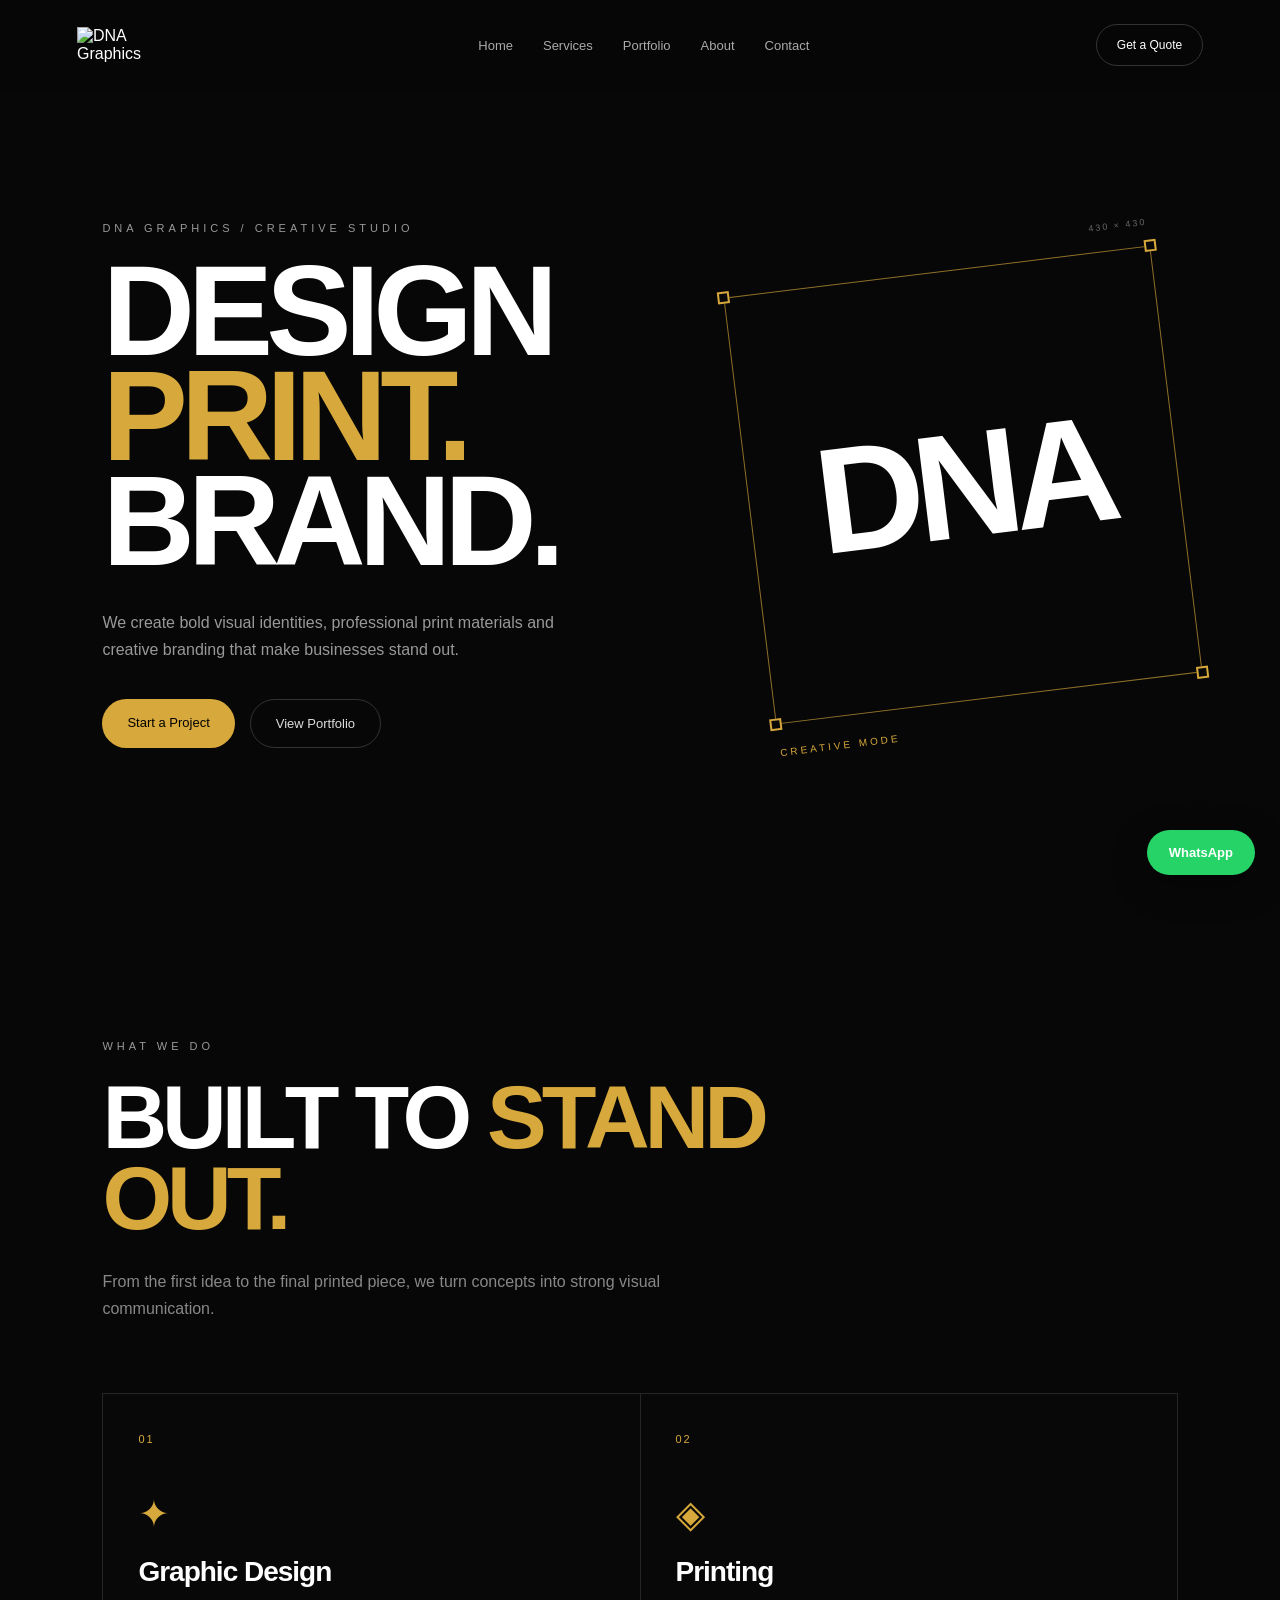
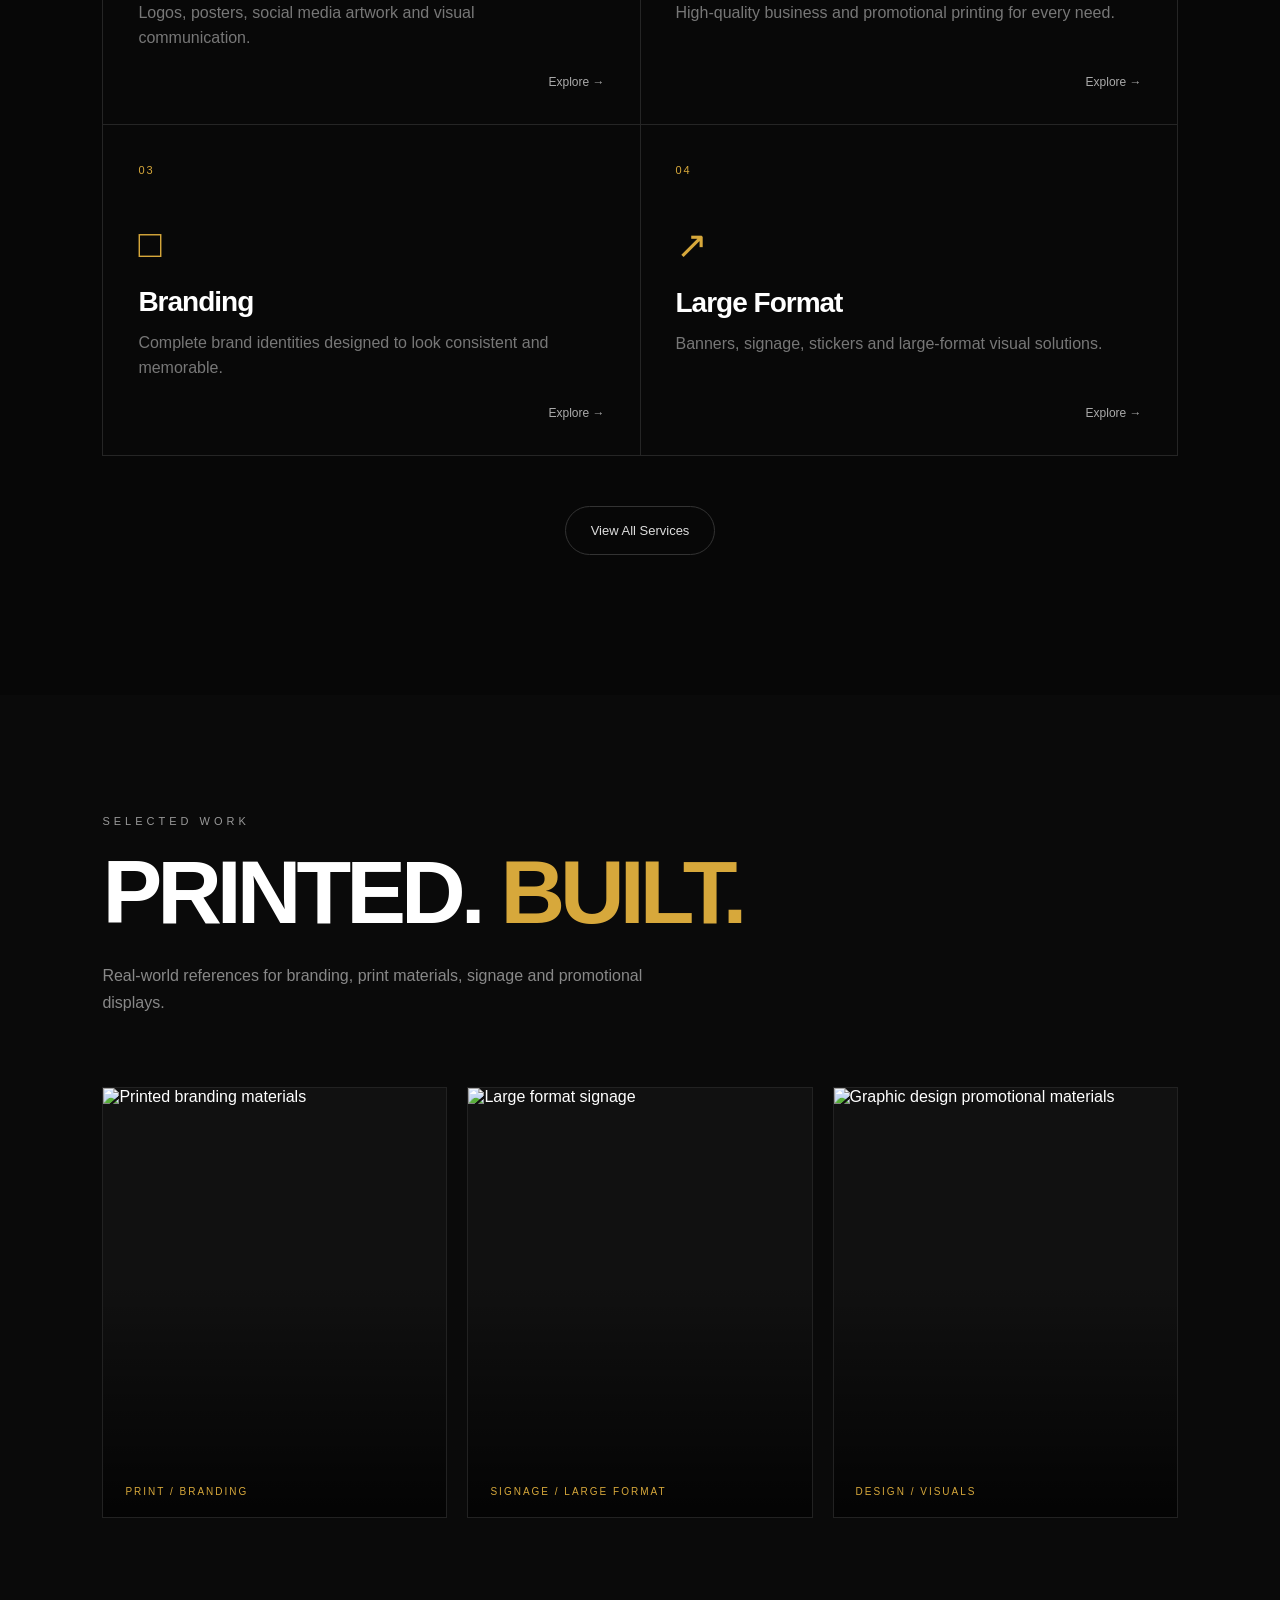
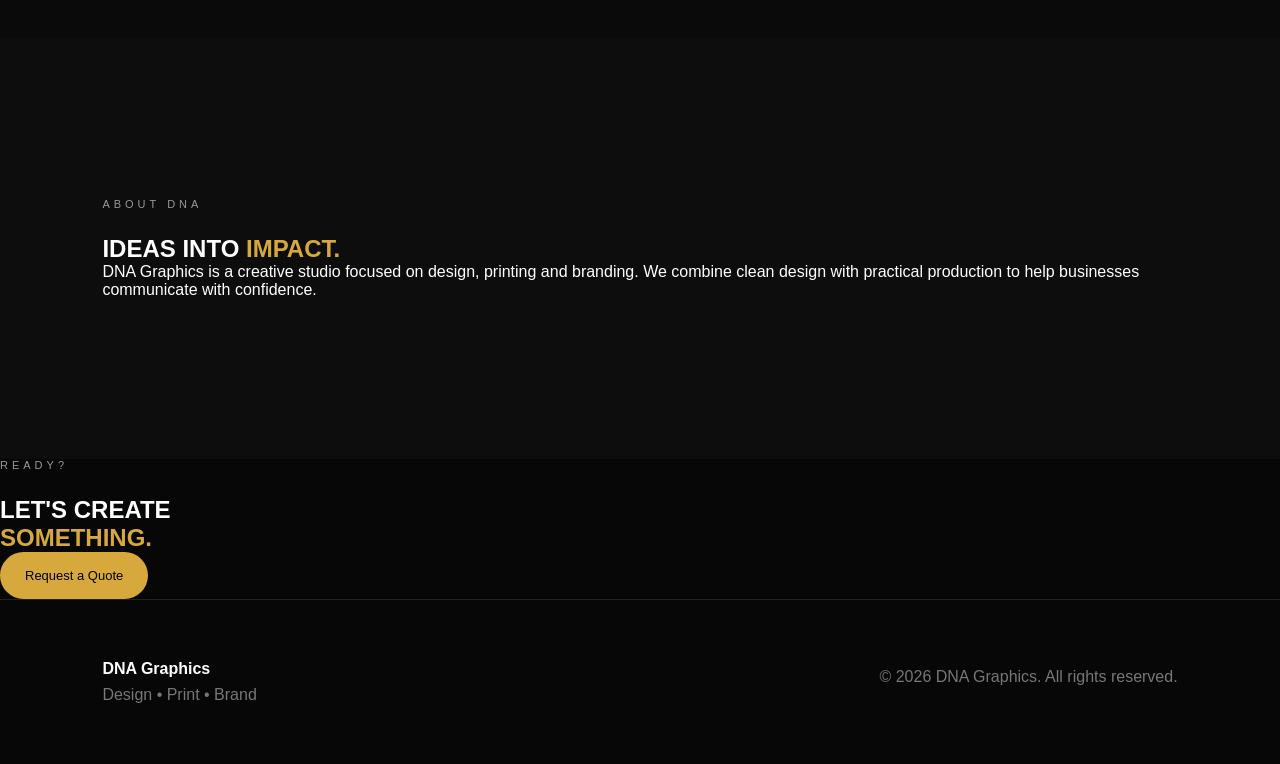
==== commit 56a3532e: "Add files via upload" ====
--- a/index.html
+++ b/index.html
@@ -3,12 +3,13 @@
 <head>
 <meta charset="UTF-8">
 <meta name="viewport" content="width=device-width, initial-scale=1.0">
+<meta name="theme-color" content="#070707">
 <title>Design • Print • Brand | DNA Graphics</title>
 <link rel="stylesheet" href="style.css">
 </head>
 <body>
 <header class="navbar">
-<a href="index.html" class="logo"><img src="logo.svg" alt="DNA Graphics"></a>
+<a href="index.html" class="logo"><img src="assets/logo.png" alt="DNA Graphics"></a>
 <button class="menu-toggle" aria-label="Open menu">☰</button>
 <nav class="main-nav">
 <button class="menu-close" aria-label="Close menu">×</button>
@@ -45,9 +46,9 @@
 <section class="showcase">
 <div class="section-heading reveal"><p class="eyebrow">SELECTED WORK</p><h2>PRINTED. <span>BUILT.</span></h2><p>Real-world references for branding, print materials, signage and promotional displays.</p></div>
 <div class="showcase-grid">
-<a class="showcase-card reveal" href="portfolio.html"><img src="https://www.alifartdxb.com/assets/alifprint/business-cards-print-uae.png" alt="Printed branding materials" loading="lazy"><span>PRINT / BRANDING</span></a>
-<a class="showcase-card reveal" href="portfolio.html"><img src="https://d2tl9ctlpnidkn.cloudfront.net/allseason/images/flashgallary/large/Website_Header_Images-03_1767739435239.jpg" alt="Large format signage" loading="lazy"><span>SIGNAGE / LARGE FORMAT</span></a>
-<a class="showcase-card reveal" href="portfolio.html"><img src="https://static.wixstatic.com/media/857f75_168c158b66004dd897d793f606abb9e6~mv2.jpg/v1/fill/w_1200,h_1200,al_c,q_85/857f75_168c158b66004dd897d793f606abb9e6~mv2.jpg" alt="Graphic design promotional materials" loading="lazy"><span>DESIGN / VISUALS</span></a>
+<a class="showcase-card reveal" href="portfolio.html"><img src="assets/portfolio-01.svg" alt="Printed branding materials" loading="lazy"><span>PRINT / BRANDING</span></a>
+<a class="showcase-card reveal" href="portfolio.html"><img src="assets/portfolio-04.svg" alt="Large format signage" loading="lazy"><span>SIGNAGE / LARGE FORMAT</span></a>
+<a class="showcase-card reveal" href="portfolio.html"><img src="assets/portfolio-06.svg" alt="Graphic design promotional materials" loading="lazy"><span>DESIGN / VISUALS</span></a>
 </div>
 </section>
 <section class="about"><div class="reveal"><p class="eyebrow">ABOUT DNA</p><h2>IDEAS INTO <span>IMPACT.</span></h2><p>DNA Graphics is a creative studio focused on design, printing and branding. We combine clean design with practical production to help businesses communicate with confidence.</p></div></section>
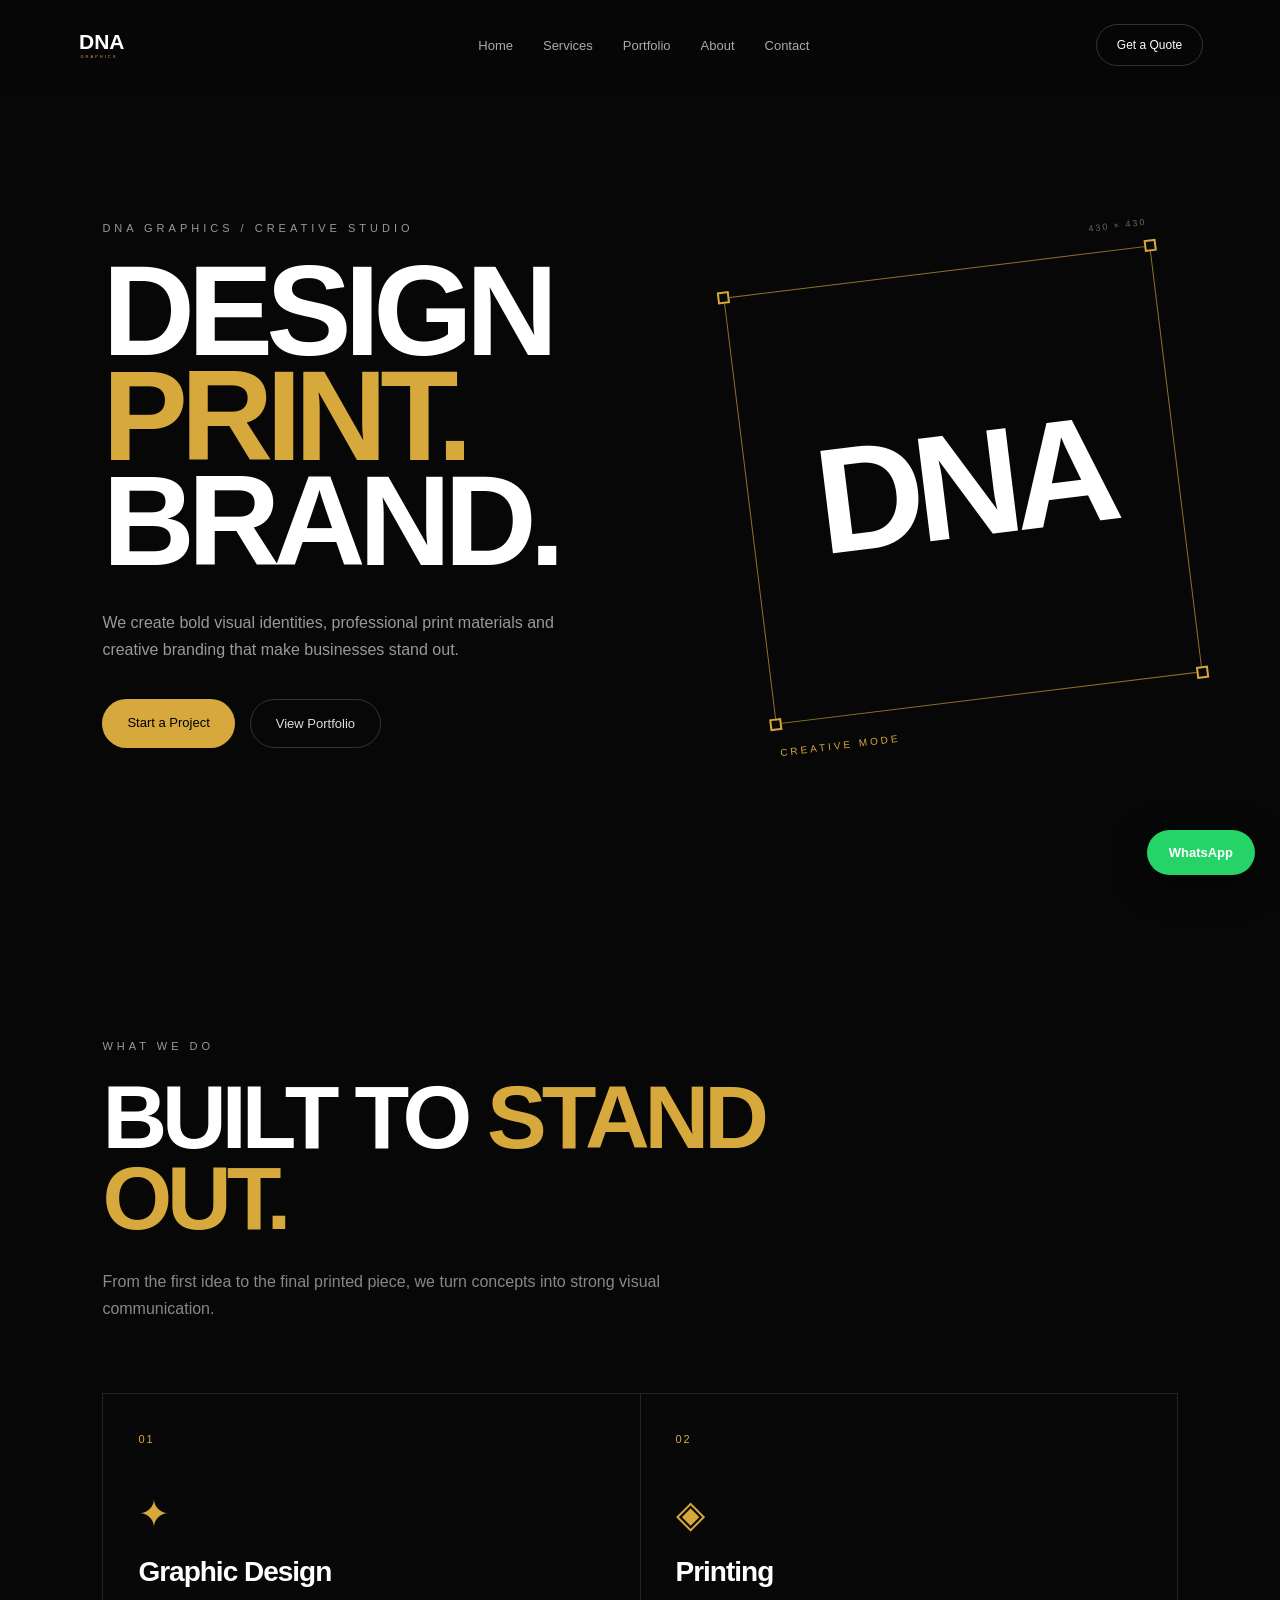
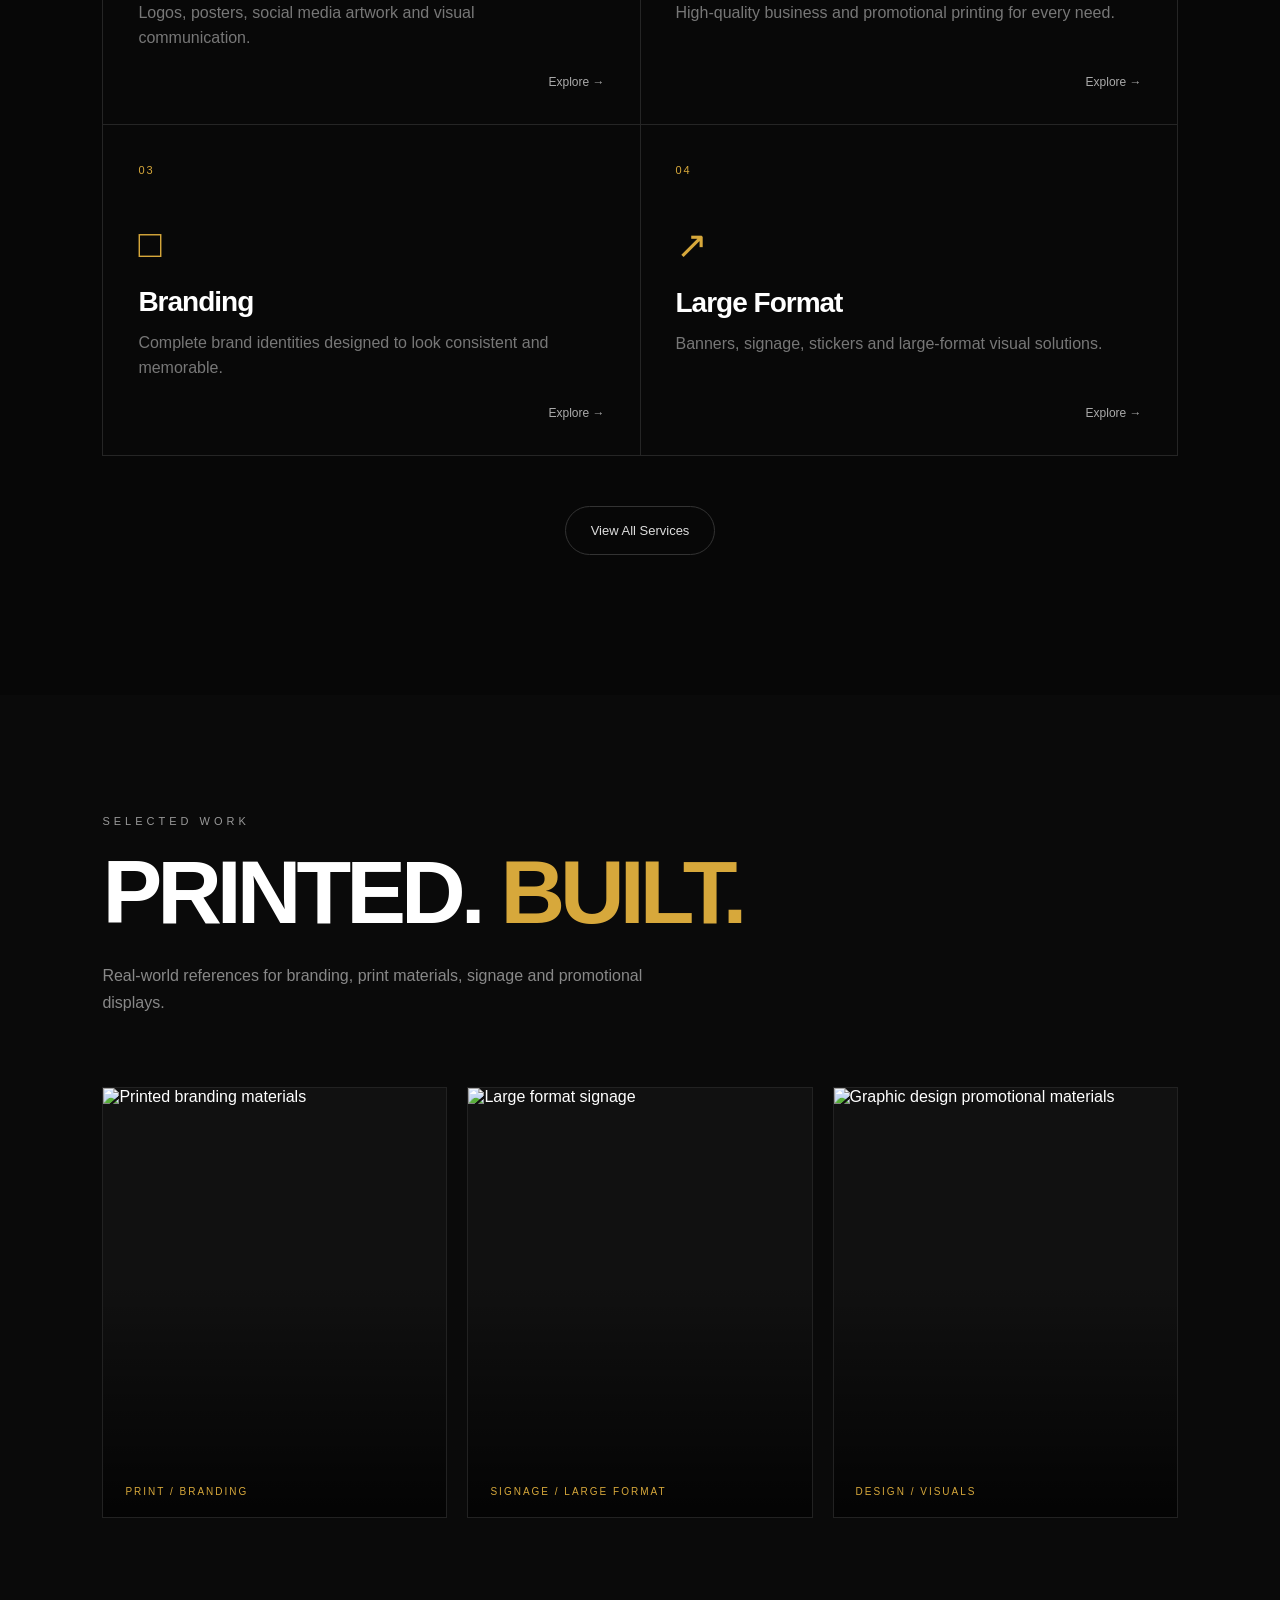
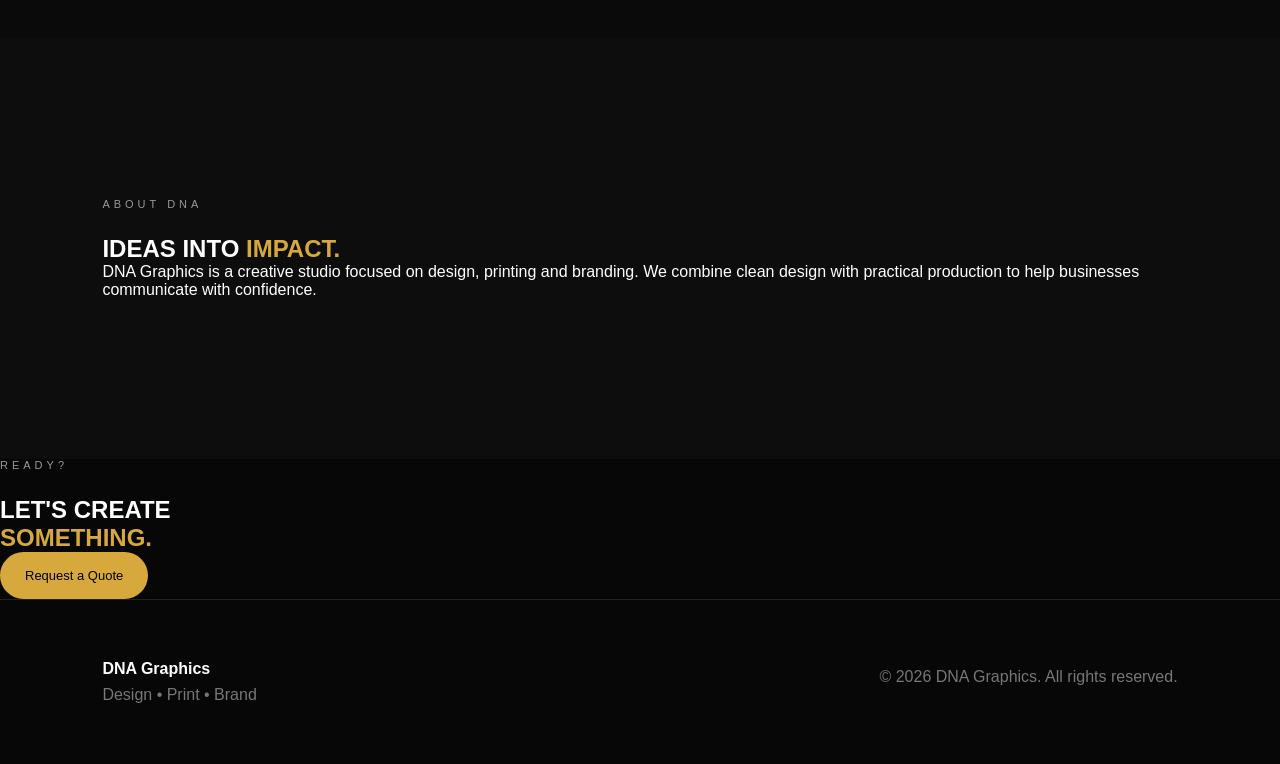
==== commit b6fc580b: "Add files via upload" ====
--- a/index.html
+++ b/index.html
@@ -3,13 +3,12 @@
 <head>
 <meta charset="UTF-8">
 <meta name="viewport" content="width=device-width, initial-scale=1.0">
-<meta name="theme-color" content="#070707">
 <title>Design • Print • Brand | DNA Graphics</title>
 <link rel="stylesheet" href="style.css">
 </head>
 <body>
 <header class="navbar">
-<a href="index.html" class="logo"><img src="assets/logo.png" alt="DNA Graphics"></a>
+<a href="index.html" class="logo"><img src="logo.svg" alt="DNA Graphics"></a>
 <button class="menu-toggle" aria-label="Open menu">☰</button>
 <nav class="main-nav">
 <button class="menu-close" aria-label="Close menu">×</button>
@@ -46,9 +45,9 @@
 <section class="showcase">
 <div class="section-heading reveal"><p class="eyebrow">SELECTED WORK</p><h2>PRINTED. <span>BUILT.</span></h2><p>Real-world references for branding, print materials, signage and promotional displays.</p></div>
 <div class="showcase-grid">
-<a class="showcase-card reveal" href="portfolio.html"><img src="assets/portfolio-01.svg" alt="Printed branding materials" loading="lazy"><span>PRINT / BRANDING</span></a>
-<a class="showcase-card reveal" href="portfolio.html"><img src="assets/portfolio-04.svg" alt="Large format signage" loading="lazy"><span>SIGNAGE / LARGE FORMAT</span></a>
-<a class="showcase-card reveal" href="portfolio.html"><img src="assets/portfolio-06.svg" alt="Graphic design promotional materials" loading="lazy"><span>DESIGN / VISUALS</span></a>
+<a class="showcase-card reveal" href="portfolio.html"><img src="https://www.alifartdxb.com/assets/alifprint/business-cards-print-uae.png" alt="Printed branding materials" loading="lazy"><span>PRINT / BRANDING</span></a>
+<a class="showcase-card reveal" href="portfolio.html"><img src="https://d2tl9ctlpnidkn.cloudfront.net/allseason/images/flashgallary/large/Website_Header_Images-03_1767739435239.jpg" alt="Large format signage" loading="lazy"><span>SIGNAGE / LARGE FORMAT</span></a>
+<a class="showcase-card reveal" href="portfolio.html"><img src="https://static.wixstatic.com/media/857f75_168c158b66004dd897d793f606abb9e6~mv2.jpg/v1/fill/w_1200,h_1200,al_c,q_85/857f75_168c158b66004dd897d793f606abb9e6~mv2.jpg" alt="Graphic design promotional materials" loading="lazy"><span>DESIGN / VISUALS</span></a>
 </div>
 </section>
 <section class="about"><div class="reveal"><p class="eyebrow">ABOUT DNA</p><h2>IDEAS INTO <span>IMPACT.</span></h2><p>DNA Graphics is a creative studio focused on design, printing and branding. We combine clean design with practical production to help businesses communicate with confidence.</p></div></section>
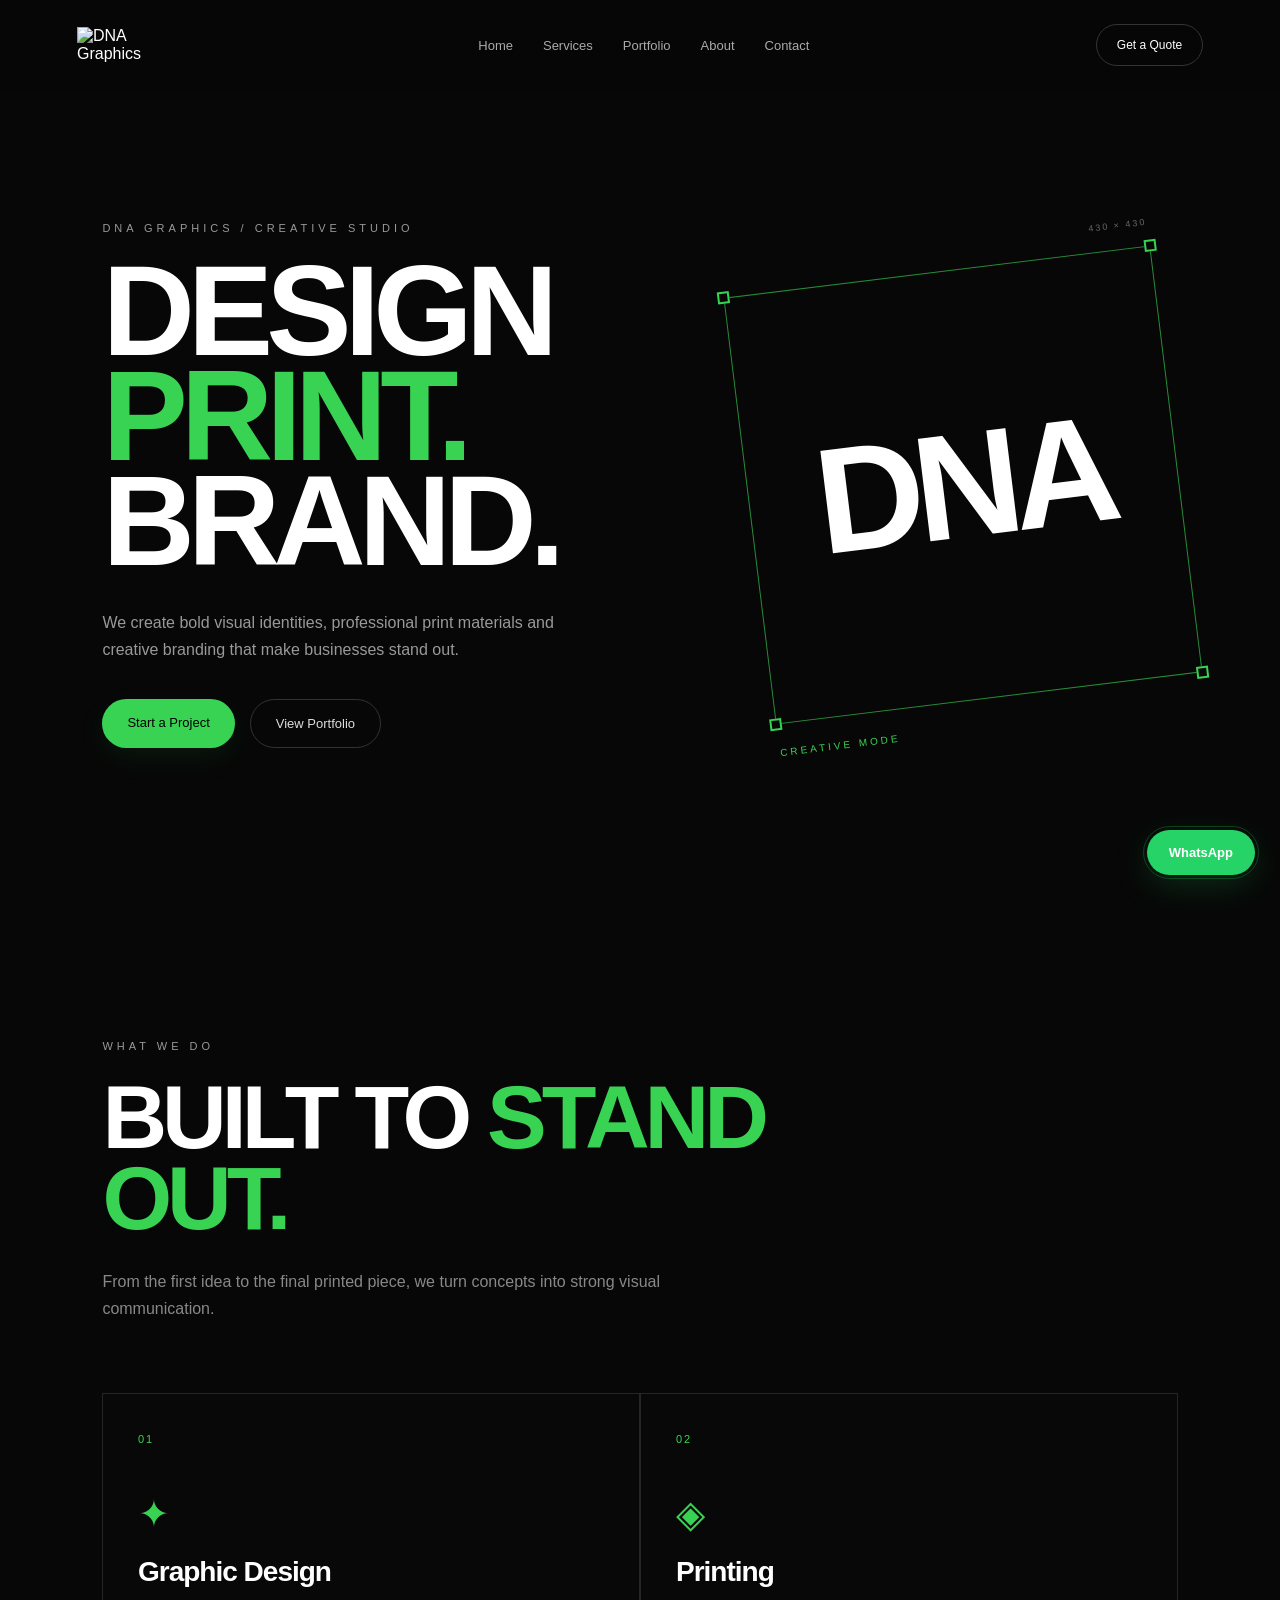
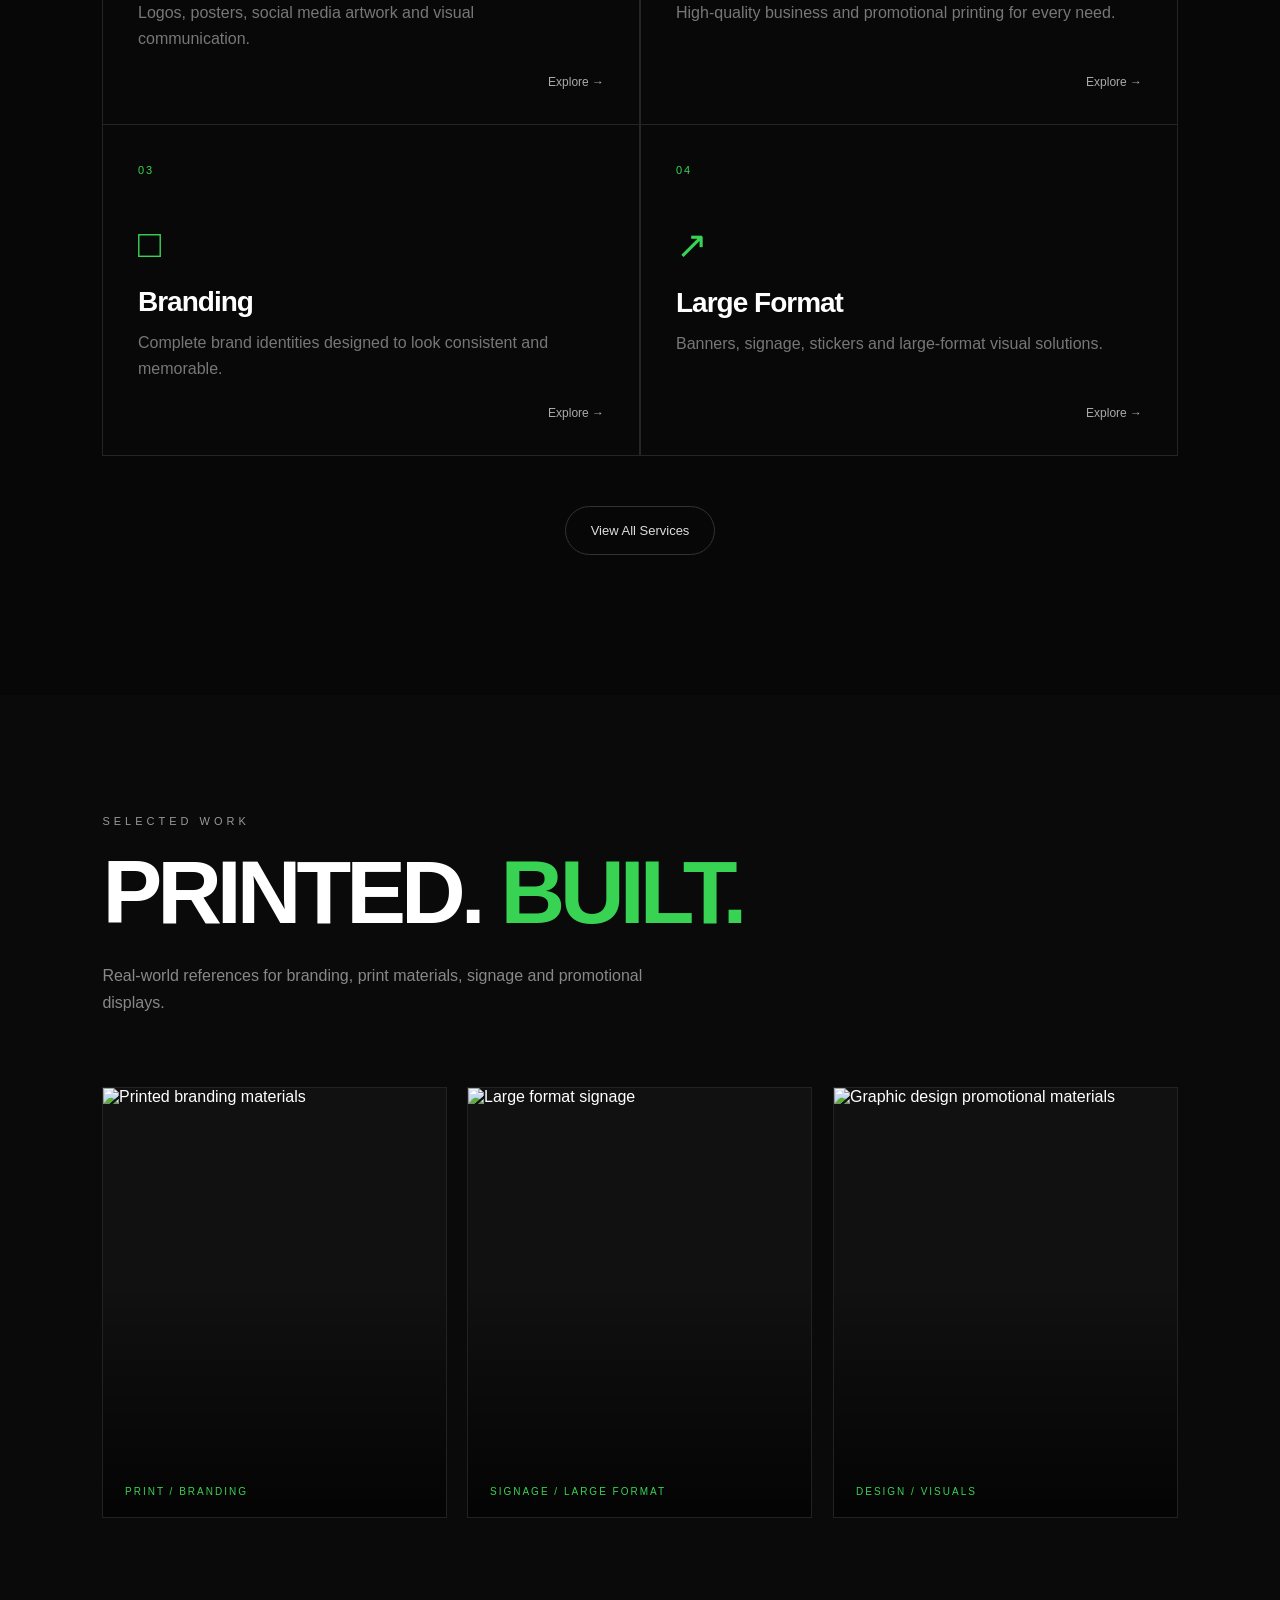
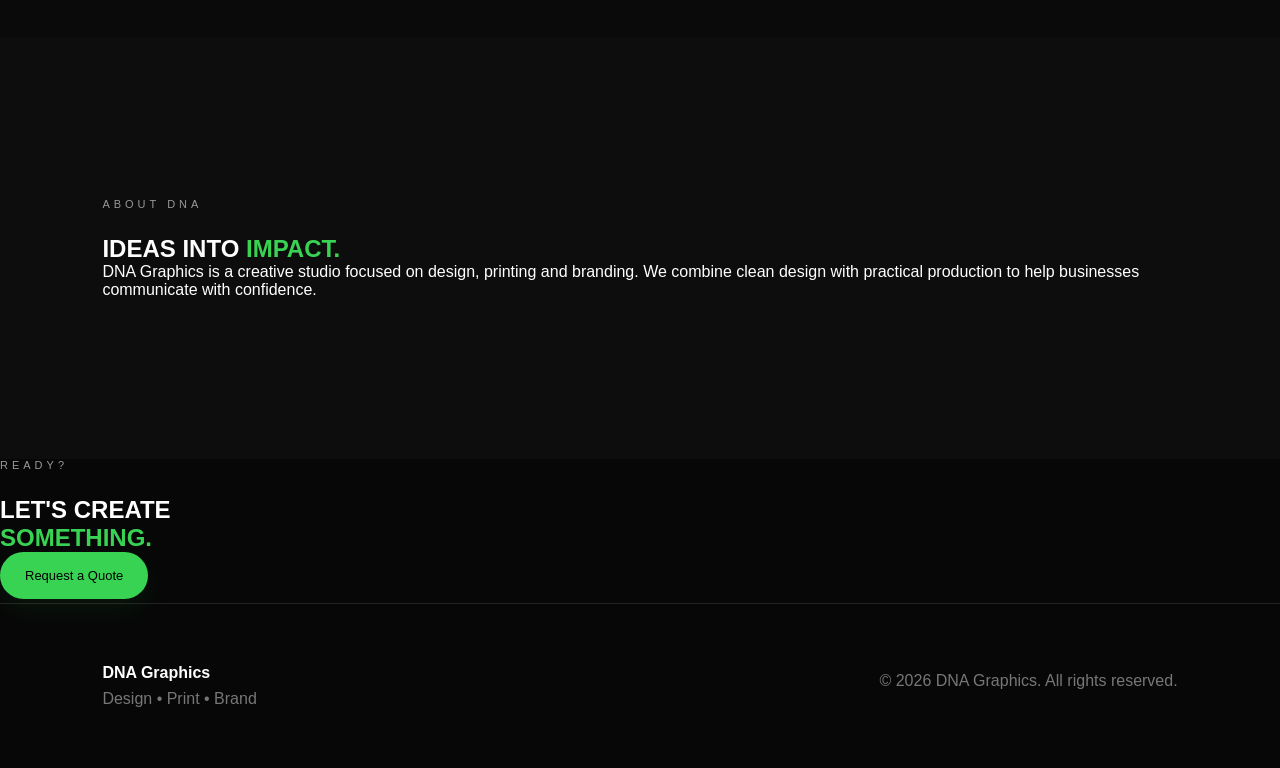
==== commit e553ec31: "Add files via upload" ====
--- a/index.html
+++ b/index.html
@@ -3,12 +3,13 @@
 <head>
 <meta charset="UTF-8">
 <meta name="viewport" content="width=device-width, initial-scale=1.0">
+<meta name="theme-color" content="#070707">
 <title>Design • Print • Brand | DNA Graphics</title>
 <link rel="stylesheet" href="style.css">
 </head>
 <body>
 <header class="navbar">
-<a href="index.html" class="logo"><img src="logo.svg" alt="DNA Graphics"></a>
+<a href="index.html" class="logo"><img src="assets/logo.png" alt="DNA Graphics"></a>
 <button class="menu-toggle" aria-label="Open menu">☰</button>
 <nav class="main-nav">
 <button class="menu-close" aria-label="Close menu">×</button>
@@ -45,15 +46,15 @@
 <section class="showcase">
 <div class="section-heading reveal"><p class="eyebrow">SELECTED WORK</p><h2>PRINTED. <span>BUILT.</span></h2><p>Real-world references for branding, print materials, signage and promotional displays.</p></div>
 <div class="showcase-grid">
-<a class="showcase-card reveal" href="portfolio.html"><img src="https://www.alifartdxb.com/assets/alifprint/business-cards-print-uae.png" alt="Printed branding materials" loading="lazy"><span>PRINT / BRANDING</span></a>
-<a class="showcase-card reveal" href="portfolio.html"><img src="https://d2tl9ctlpnidkn.cloudfront.net/allseason/images/flashgallary/large/Website_Header_Images-03_1767739435239.jpg" alt="Large format signage" loading="lazy"><span>SIGNAGE / LARGE FORMAT</span></a>
-<a class="showcase-card reveal" href="portfolio.html"><img src="https://static.wixstatic.com/media/857f75_168c158b66004dd897d793f606abb9e6~mv2.jpg/v1/fill/w_1200,h_1200,al_c,q_85/857f75_168c158b66004dd897d793f606abb9e6~mv2.jpg" alt="Graphic design promotional materials" loading="lazy"><span>DESIGN / VISUALS</span></a>
+<a class="showcase-card reveal" href="portfolio.html"><img src="https://www.innovadruk.pl/innova-projekty-graficzne.webp" alt="Printed branding materials" loading="lazy"><span>PRINT / BRANDING</span></a>
+<a class="showcase-card reveal" href="portfolio.html"><img src="https://www.dh-media.eu/dimg/urun_galeri/urun_galeri_36391.jpeg" alt="Large format signage" loading="lazy"><span>SIGNAGE / LARGE FORMAT</span></a>
+<a class="showcase-card reveal" href="portfolio.html"><img src="https://www.loffler.com/hubfs/iStock-1487389027%20%281%29.jpg" alt="Graphic design promotional materials" loading="lazy"><span>DESIGN / VISUALS</span></a>
 </div>
 </section>
 <section class="about"><div class="reveal"><p class="eyebrow">ABOUT DNA</p><h2>IDEAS INTO <span>IMPACT.</span></h2><p>DNA Graphics is a creative studio focused on design, printing and branding. We combine clean design with practical production to help businesses communicate with confidence.</p></div></section>
 <section class="cta"><div class="reveal"><p class="eyebrow">READY?</p><h2>LET'S CREATE<br><span>SOMETHING.</span></h2><a href="quote.html" class="primary-btn">Request a Quote</a></div></section>
 </main>
-<a class="whatsapp-btn" href="https://wa.me/250788000000" target="_blank" rel="noopener"><span>WhatsApp</span></a>
+<a class="whatsapp-btn" href="https://wa.me/250780317239" target="_blank" rel="noopener"><span>WhatsApp</span></a>
 <footer>
 <div><strong>DNA Graphics</strong><p>Design • Print • Brand</p></div>
 <div><p>© 2026 DNA Graphics. All rights reserved.</p></div>
--- a/style.css
+++ b/style.css
@@ -1,3 +1,43 @@
-*{margin:0;padding:0;box-sizing:border-box}html{scroll-behavior:smooth}body{background:#070707;color:#fff;font-family:Arial,Helvetica,sans-serif}a{color:inherit;text-decoration:none}button,input,select,textarea{font-family:inherit}.navbar{height:90px;padding:0 6%;display:flex;align-items:center;justify-content:space-between;position:fixed;top:0;left:0;right:0;z-index:1000;background:rgba(7,7,7,.75);backdrop-filter:blur(15px)}.logo{display:flex;align-items:center;overflow:hidden}.logo img{width:115px;height:auto;display:block;opacity:0;transform:translateY(20px) scale(.92);animation:logoReveal 1.2s cubic-bezier(.16,1,.3,1) .2s forwards;transition:transform .4s ease,filter .4s ease}.logo:hover img{transform:scale(1.05);filter:drop-shadow(0 0 12px rgba(215,168,59,.35))}@keyframes logoReveal{0%{opacity:0;transform:translateY(20px) scale(.92)}60%{opacity:1;transform:translateY(-2px) scale(1.02);filter:drop-shadow(0 0 12px rgba(215,168,59,.25))}100%{opacity:1;transform:translateY(0) scale(1);filter:drop-shadow(0 0 0 rgba(215,168,59,0))}}.main-nav{display:flex;align-items:center;gap:30px}.main-nav a{color:#aaa;font-size:13px;transition:color .3s}.main-nav a:hover{color:#d7a83b}.quote-btn{padding:13px 20px;border:1px solid #333;border-radius:100px;font-size:12px;transition:.3s}.quote-btn:hover{border-color:#d7a83b;color:#d7a83b;transform:translateY(-2px)}.mobile-quote,.menu-toggle,.menu-close{display:none}.hero{min-height:100vh;padding:150px 8% 80px;display:flex;align-items:center;justify-content:space-between;gap:60px;overflow:hidden}.hero-content{max-width:700px}.eyebrow{margin-bottom:25px;font-size:11px;letter-spacing:4px;color:#999}.hero h1{font-size:clamp(70px,10vw,150px);line-height:.82;letter-spacing:-7px;font-weight:900}.hero h1 span,h2 span{color:#d7a83b}.hero-text{max-width:500px;margin-top:35px;color:#999;line-height:1.7;font-size:16px}.hero-buttons{display:flex;gap:15px;margin-top:35px}.primary-btn,.secondary-btn{display:inline-block;padding:16px 25px;border-radius:100px;font-size:13px;transition:.3s}.primary-btn{background:#d7a83b;color:#000}.primary-btn:hover{transform:translateY(-4px)}.secondary-btn{border:1px solid #333;color:#ddd}.secondary-btn:hover{border-color:#d7a83b;color:#d7a83b}.hero-visual{width:430px;min-height:500px;display:flex;align-items:center;justify-content:center;flex-shrink:0}.selection-box{position:relative;width:min(430px,80vw);height:430px;border:1px solid rgba(215,168,59,.65);display:flex;align-items:center;justify-content:center;transform:rotate(-7deg);animation:floating 5s ease-in-out infinite}@keyframes floating{0%,100%{transform:rotate(-7deg) translateY(0)}50%{transform:rotate(-3deg) translateY(-15px)}}.handle{position:absolute;width:12px;height:12px;background:#080808;border:2px solid #d7a83b}.top-left{top:-7px;left:-7px}.top-right{top:-7px;right:-7px}.bottom-left{bottom:-7px;left:-7px}.bottom-right{bottom:-7px;right:-7px}.dna-symbol{font-size:clamp(80px,12vw,150px);font-weight:900;letter-spacing:-10px;color:#fff;line-height:1}.selection-label{position:absolute;left:0;bottom:-35px;font-size:10px;letter-spacing:3px;color:#d7a83b}.selection-size{position:absolute;right:0;top:-30px;font-size:9px;letter-spacing:2px;color:#666}.services-preview{padding:140px 8%}.section-heading{max-width:750px;margin-bottom:70px}.section-heading h2{margin-top:20px;font-size:clamp(50px,7vw,90px);line-height:.9;letter-spacing:-5px}.section-heading>p:last-child{max-width:600px;margin-top:30px;color:#888;line-height:1.7}.services-grid{display:grid;grid-template-columns:repeat(2,1fr);gap:1px;background:#252525;border:1px solid #252525}.service-card{position:relative;min-height:330px;padding:35px;background:#080808;color:#fff;text-decoration:none;transition:.4s}.service-card:hover{background:#101010;transform:translateY(-5px)}.service-number{color:#d7a83b;font-size:11px;letter-spacing:2px}.service-symbol{margin-top:45px;font-size:38px;color:#d7a83b}.service-card h3{margin-top:20px;font-size:28px;letter-spacing:-1px}.service-card p{max-width:450px;margin-top:12px;color:#777;line-height:1.6}.service-link{position:absolute;right:35px;bottom:35px;color:#aaa;font-size:12px}.service-card:hover .service-link{color:#d7a83b}.services-action{text-align:center;margin-top:50px}.page-hero{min-height:65vh;padding:160px 8% 80px;display:flex;flex-direction:column;justify-content:center}.page-hero h1{max-width:1000px;font-size:clamp(60px,9vw,130px);line-height:.85;letter-spacing:-6px}.page-hero h1 span{display:block;color:#d7a83b}.page-intro{max-width:650px;margin-top:40px;color:#999;font-size:18px;line-height:1.7}.all-services{padding:50px 8% 150px;display:grid;grid-template-columns:repeat(2,1fr);gap:20px}.all-services .service-card{min-height:350px;padding:40px;border:1px solid #202020}.service-icon{width:55px;height:55px;display:flex;align-items:center;justify-content:center;border:1px solid #333;border-radius:50%;color:#d7a83b;font-size:18px}.all-services .service-card h2{margin-top:50px;font-size:32px}.all-services .service-card p{margin-top:18px;color:#888;line-height:1.7}.portfolio-page{padding:70px 8% 150px}.portfolio-intro{max-width:750px;margin-bottom:80px}.portfolio-intro h2{margin-top:20px;font-size:clamp(55px,8vw,100px);line-height:.9;letter-spacing:-6px}.portfolio-intro>p:last-child{max-width:600px;margin-top:30px;color:#777;line-height:1.7}.portfolio-grid{display:grid;grid-template-columns:repeat(2,1fr);gap:70px 30px}.portfolio-card{color:#fff}.portfolio-image{position:relative;width:100%;aspect-ratio:4/3;overflow:hidden;background:#111;border:1px solid #222}.portfolio-image img{width:100%;height:100%;object-fit:cover;display:block;transition:transform .7s cubic-bezier(.16,1,.3,1),filter .7s}.portfolio-card:hover .portfolio-image img{transform:scale(1.05);filter:brightness(.75)}.portfolio-meta{display:flex;align-items:flex-start;justify-content:space-between;gap:20px;padding-top:20px}.portfolio-meta span{color:#d7a83b;font-size:10px;letter-spacing:2px}.portfolio-meta h3{font-size:20px;font-weight:500;text-align:right}.about{padding:160px 8%;background:#0d0d0d}.about-story,.values{padding:120px 8% 160px;display:grid;grid-template-columns:25% 1fr;gap:60px;border-top:1px solid #202020}.about-label{color:#888;font-size:11px;letter-spacing:3px}.about-label span{color:#d7a83b;margin-right:15px}.about-copy{max-width:800px}.about-copy h2{font-size:clamp(45px,6vw,80px);line-height:.95;letter-spacing:-4px}.about-copy p{max-width:650px;margin-top:30px;color:#999;font-size:17px;line-height:1.8}.values{background:#0d0d0d}.values-grid{display:grid;grid-template-columns:repeat(2,1fr);gap:20px}.value-card{min-height:230px;padding:30px;border:1px solid #222;transition:.4s}.value-card:hover{transform:translateY(-8px);border-color:#d7a83b}.value-card>span{color:#d7a83b;font-size:12px}.value-card h3{margin-top:55px;font-size:25px}.value-card p{margin-top:12px;color:#888;line-height:1.6}.process{padding:160px 8%}.process h2{max-width:800px;font-size:clamp(50px,7vw,95px);line-height:.9;letter-spacing:-5px}.process-line{margin-top:80px;display:grid;grid-template-columns:repeat(4,1fr);gap:20px}.process-step{padding-top:25px;border-top:1px solid #333}.process-step>span{color:#d7a83b;font-size:12px}.process-step h3{margin-top:35px;font-size:23px}.process-step p{margin-top:15px;color:#888;line-height:1.6}.quote-section{padding:40px 8% 150px}.quote-form{max-width:1000px;margin:auto;padding:50px;border:1px solid #222;background:#0b0b0b}.form-heading{display:flex;align-items:center;gap:20px;margin-bottom:50px}.form-heading span{color:#d7a83b;font-size:12px}.form-heading h2{font-size:30px}.form-grid{display:grid;grid-template-columns:repeat(2,1fr);gap:25px}.form-group{display:flex;flex-direction:column}.form-group label{margin-bottom:10px;color:#bbb;font-size:12px;letter-spacing:1px}.form-group input,.form-group select,.form-group textarea{width:100%;padding:17px;background:#111;color:#fff;border:1px solid #292929;outline:none}.form-group input:focus,.form-group select:focus,.form-group textarea:focus{border-color:#d7a83b;background:#151515}.full-width{margin-top:25px}.form-group small{margin-top:8px;color:#666;font-size:11px}.submit-btn{margin-top:35px;border:none;cursor:pointer}.contact-section{padding:40px 8% 160px;display:grid;grid-template-columns:1fr 1fr;gap:80px}.contact-info{display:grid;grid-template-columns:1fr 1fr;gap:20px}.contact-item{padding:35px;min-height:200px;border:1px solid #222;transition:.4s}.contact-item:hover{transform:translateY(-7px);border-color:#d7a83b}.contact-item>span{color:#d7a83b;font-size:11px}.contact-item h3{margin-top:45px;font-size:22px}.contact-item a,.contact-item p{display:block;margin-top:12px;color:#888;line-height:1.6}.contact-item a:hover{color:#d7a83b}.contact-cta{display:flex;flex-direction:column;justify-content:center;padding:50px;background:#0d0d0d;border:1px solid #222}.contact-cta h2{margin:25px 0 40px;max-width:600px;font-size:clamp(45px,6vw,75px);line-height:.95;letter-spacing:-4px}.contact-cta h2 span{display:block;color:#d7a83b}footer{padding:60px 8%;border-top:1px solid #222;display:flex;justify-content:space-between;color:#777}footer strong{color:#fff}footer p{margin-top:8px}.whatsapp-btn{position:fixed;right:25px;bottom:25px;z-index:999;display:flex;align-items:center;justify-content:center;padding:15px 22px;background:#25D366;color:#fff;border-radius:100px;font-size:13px;font-weight:700;box-shadow:0 10px 35px rgba(0,0,0,.35);transition:.3s}.whatsapp-btn:hover{transform:translateY(-5px) scale(1.03)}.reveal{opacity:0;transform:translateY(35px);transition:opacity .8s ease,transform .8s cubic-bezier(.16,1,.3,1)}.reveal.show{opacity:1;transform:translateY(0)}.reveal-left{opacity:0;transform:translateX(-40px);transition:opacity .8s ease,transform .8s cubic-bezier(.16,1,.3,1)}.reveal-left.show{opacity:1;transform:translateX(0)}
-.showcase{padding:120px 8%;background:#0a0a0a}.showcase-grid{display:grid;grid-template-columns:repeat(3,1fr);gap:20px}.showcase-card{position:relative;display:block;overflow:hidden;aspect-ratio:4/5;background:#111;border:1px solid #222}.showcase-card img{width:100%;height:100%;object-fit:cover;display:block;transition:transform .7s cubic-bezier(.16,1,.3,1),filter .5s}.showcase-card span{position:absolute;left:22px;bottom:20px;color:#d7a83b;font-size:10px;letter-spacing:2px;z-index:2}.showcase-card:after{content:"";position:absolute;inset:0;background:linear-gradient(to top,rgba(0,0,0,.8),transparent 55%)}.showcase-card:hover img{transform:scale(1.06);filter:brightness(.72)}@media(max-width:800px){.showcase{padding:90px 7%}.showcase-grid{grid-template-columns:1fr}.showcase-card{aspect-ratio:4/3}}
-@media(max-width:800px){.navbar{height:75px;padding:0 7%}.logo img{width:100px}.navbar>.quote-btn{display:none}.menu-toggle{display:flex;align-items:center;justify-content:center;width:45px;height:45px;background:none;border:0;color:#fff;font-size:30px;cursor:pointer;z-index:10001}.main-nav{position:fixed;inset:0;width:100vw;height:100vh;z-index:10000;background:#080808;display:flex;flex-direction:column;align-items:flex-start;justify-content:center;padding:70px 9%;gap:18px;transform:translateX(100%);visibility:hidden;opacity:0;transition:transform .5s cubic-bezier(.16,1,.3,1),opacity .3s,visibility .5s}.main-nav.active{transform:translateX(0);visibility:visible;opacity:1}.main-nav a{font-size:42px;line-height:1.05;letter-spacing:-2px}.menu-close{display:flex;align-items:center;justify-content:center;position:absolute;top:22px;right:25px;width:50px;height:50px;background:none;border:0;color:#fff;font-size:48px;cursor:pointer}.main-nav .mobile-quote{display:block;margin-top:25px;padding:16px 28px;background:#d7a83b;color:#080808;border-radius:40px;font-size:16px}.hero{min-height:auto;flex-direction:column;align-items:flex-start;padding:140px 7% 80px;gap:30px}.hero h1{font-size:clamp(55px,15vw,90px);letter-spacing:-4px}.hero-text{font-size:15px}.hero-buttons{flex-wrap:wrap}.hero-visual{width:100%;min-height:380px;margin-top:30px}.selection-box{width:280px;height:280px}.dna-symbol{font-size:85px}.selection-label{bottom:-30px}.selection-size{top:-27px}.services-preview{padding:90px 7%}.services-grid,.all-services{grid-template-columns:1fr}.service-card{min-height:300px}.all-services{padding:30px 7% 100px}.page-hero{padding:140px 7% 80px}.page-hero h1{font-size:clamp(55px,15vw,90px);letter-spacing:-4px}.portfolio-page{padding:40px 7% 100px}.portfolio-grid{grid-template-columns:1fr;gap:55px}.portfolio-intro{margin-bottom:55px}.portfolio-intro h2{letter-spacing:-4px}.about{padding:100px 7%}.about-story,.values{grid-template-columns:1fr;gap:45px;padding:90px 7% 110px}.values-grid{grid-template-columns:1fr}.process{padding:100px 7%}.process-line{grid-template-columns:1fr;margin-top:60px}.quote-section{padding:30px 7% 100px}.quote-form{padding:30px 20px}.form-grid{grid-template-columns:1fr}.contact-section{grid-template-columns:1fr;gap:30px;padding:30px 7% 100px}.contact-info{grid-template-columns:1fr}.contact-cta{padding:35px 25px}footer{flex-direction:column;gap:30px;padding:50px 7%}.whatsapp-btn{right:18px;bottom:18px;width:58px;height:58px;padding:0;border-radius:50%}.whatsapp-btn span{display:none}}
+*{margin:0;padding:0;box-sizing:border-box}html{scroll-behavior:smooth}body{background:#070707;color:#fff;font-family:Arial,Helvetica,sans-serif}a{color:inherit;text-decoration:none}button,input,select,textarea{font-family:inherit}.navbar{height:90px;padding:0 6%;display:flex;align-items:center;justify-content:space-between;position:fixed;top:0;left:0;right:0;z-index:1000;background:rgba(7,7,7,.75);backdrop-filter:blur(15px)}.logo{display:flex;align-items:center;overflow:hidden}.logo img{width:115px;height:auto;display:block;opacity:0;transform:translateY(20px) scale(.92);animation:logoReveal 1.2s cubic-bezier(.16,1,.3,1) .2s forwards;transition:transform .4s ease,filter .4s ease}.logo:hover img{transform:scale(1.05);filter:drop-shadow(0 0 12px rgba(57,211,83,.35))}@keyframes logoReveal{0%{opacity:0;transform:translateY(20px) scale(.92)}60%{opacity:1;transform:translateY(-2px) scale(1.02);filter:drop-shadow(0 0 12px rgba(57,211,83,.25))}100%{opacity:1;transform:translateY(0) scale(1);filter:drop-shadow(0 0 0 rgba(57,211,83,0))}}.main-nav{display:flex;align-items:center;gap:30px}.main-nav a{color:#aaa;font-size:13px;transition:color .3s}.main-nav a:hover{color:#39d353}.quote-btn{padding:13px 20px;border:1px solid #333;border-radius:100px;font-size:12px;transition:.3s}.quote-btn:hover{border-color:#39d353;color:#39d353;transform:translateY(-2px)}.mobile-quote,.menu-toggle,.menu-close{display:none}.hero{min-height:100vh;padding:150px 8% 80px;display:flex;align-items:center;justify-content:space-between;gap:60px;overflow:hidden}.hero-content{max-width:700px}.eyebrow{margin-bottom:25px;font-size:11px;letter-spacing:4px;color:#999}.hero h1{font-size:clamp(70px,10vw,150px);line-height:.82;letter-spacing:-7px;font-weight:900}.hero h1 span,h2 span{color:#39d353}.hero-text{max-width:500px;margin-top:35px;color:#999;line-height:1.7;font-size:16px}.hero-buttons{display:flex;gap:15px;margin-top:35px}.primary-btn,.secondary-btn{display:inline-block;padding:16px 25px;border-radius:100px;font-size:13px;transition:.3s}.primary-btn{background:#39d353;color:#000}.primary-btn:hover{transform:translateY(-4px)}.secondary-btn{border:1px solid #333;color:#ddd}.secondary-btn:hover{border-color:#39d353;color:#39d353}.hero-visual{width:430px;min-height:500px;display:flex;align-items:center;justify-content:center;flex-shrink:0}.selection-box{position:relative;width:min(430px,80vw);height:430px;border:1px solid rgba(57,211,83,.65);display:flex;align-items:center;justify-content:center;transform:rotate(-7deg);animation:floating 5s ease-in-out infinite}@keyframes floating{0%,100%{transform:rotate(-7deg) translateY(0)}50%{transform:rotate(-3deg) translateY(-15px)}}.handle{position:absolute;width:12px;height:12px;background:#080808;border:2px solid #39d353}.top-left{top:-7px;left:-7px}.top-right{top:-7px;right:-7px}.bottom-left{bottom:-7px;left:-7px}.bottom-right{bottom:-7px;right:-7px}.dna-symbol{font-size:clamp(80px,12vw,150px);font-weight:900;letter-spacing:-10px;color:#fff;line-height:1}.selection-label{position:absolute;left:0;bottom:-35px;font-size:10px;letter-spacing:3px;color:#39d353}.selection-size{position:absolute;right:0;top:-30px;font-size:9px;letter-spacing:2px;color:#666}.services-preview{padding:140px 8%}.section-heading{max-width:750px;margin-bottom:70px}.section-heading h2{margin-top:20px;font-size:clamp(50px,7vw,90px);line-height:.9;letter-spacing:-5px}.section-heading>p:last-child{max-width:600px;margin-top:30px;color:#888;line-height:1.7}.services-grid{display:grid;grid-template-columns:repeat(2,1fr);gap:1px;background:#252525;border:1px solid #252525}.service-card{position:relative;min-height:330px;padding:35px;background:#080808;color:#fff;text-decoration:none;transition:.4s}.service-card:hover{background:#101010;transform:translateY(-5px)}.service-number{color:#39d353;font-size:11px;letter-spacing:2px}.service-symbol{margin-top:45px;font-size:38px;color:#39d353}.service-card h3{margin-top:20px;font-size:28px;letter-spacing:-1px}.service-card p{max-width:450px;margin-top:12px;color:#777;line-height:1.6}.service-link{position:absolute;right:35px;bottom:35px;color:#aaa;font-size:12px}.service-card:hover .service-link{color:#39d353}.services-action{text-align:center;margin-top:50px}.page-hero{min-height:65vh;padding:160px 8% 80px;display:flex;flex-direction:column;justify-content:center}.page-hero h1{max-width:1000px;font-size:clamp(60px,9vw,130px);line-height:.85;letter-spacing:-6px}.page-hero h1 span{display:block;color:#39d353}.page-intro{max-width:650px;margin-top:40px;color:#999;font-size:18px;line-height:1.7}.all-services{padding:50px 8% 150px;display:grid;grid-template-columns:repeat(2,1fr);gap:20px}.all-services .service-card{min-height:350px;padding:40px;border:1px solid #202020}.service-icon{width:55px;height:55px;display:flex;align-items:center;justify-content:center;border:1px solid #333;border-radius:50%;color:#39d353;font-size:18px}.all-services .service-card h2{margin-top:50px;font-size:32px}.all-services .service-card p{margin-top:18px;color:#888;line-height:1.7}.portfolio-page{padding:70px 8% 150px}.portfolio-intro{max-width:750px;margin-bottom:80px}.portfolio-intro h2{margin-top:20px;font-size:clamp(55px,8vw,100px);line-height:.9;letter-spacing:-6px}.portfolio-intro>p:last-child{max-width:600px;margin-top:30px;color:#777;line-height:1.7}.portfolio-grid{display:grid;grid-template-columns:repeat(2,1fr);gap:70px 30px}.portfolio-card{color:#fff}.portfolio-image{position:relative;width:100%;aspect-ratio:4/3;overflow:hidden;background:#111;border:1px solid #222}.portfolio-image img{width:100%;height:100%;object-fit:cover;display:block;transition:transform .7s cubic-bezier(.16,1,.3,1),filter .7s}.portfolio-card:hover .portfolio-image img{transform:scale(1.05);filter:brightness(.75)}.portfolio-meta{display:flex;align-items:flex-start;justify-content:space-between;gap:20px;padding-top:20px}.portfolio-meta span{color:#39d353;font-size:10px;letter-spacing:2px}.portfolio-meta h3{font-size:20px;font-weight:500;text-align:right}.about{padding:160px 8%;background:#0d0d0d}.about-story,.values{padding:120px 8% 160px;display:grid;grid-template-columns:25% 1fr;gap:60px;border-top:1px solid #202020}.about-label{color:#888;font-size:11px;letter-spacing:3px}.about-label span{color:#39d353;margin-right:15px}.about-copy{max-width:800px}.about-copy h2{font-size:clamp(45px,6vw,80px);line-height:.95;letter-spacing:-4px}.about-copy p{max-width:650px;margin-top:30px;color:#999;font-size:17px;line-height:1.8}.values{background:#0d0d0d}.values-grid{display:grid;grid-template-columns:repeat(2,1fr);gap:20px}.value-card{min-height:230px;padding:30px;border:1px solid #222;transition:.4s}.value-card:hover{transform:translateY(-8px);border-color:#39d353}.value-card>span{color:#39d353;font-size:12px}.value-card h3{margin-top:55px;font-size:25px}.value-card p{margin-top:12px;color:#888;line-height:1.6}.process{padding:160px 8%}.process h2{max-width:800px;font-size:clamp(50px,7vw,95px);line-height:.9;letter-spacing:-5px}.process-line{margin-top:80px;display:grid;grid-template-columns:repeat(4,1fr);gap:20px}.process-step{padding-top:25px;border-top:1px solid #333}.process-step>span{color:#39d353;font-size:12px}.process-step h3{margin-top:35px;font-size:23px}.process-step p{margin-top:15px;color:#888;line-height:1.6}.quote-section{padding:40px 8% 150px}.quote-form{max-width:1000px;margin:auto;padding:50px;border:1px solid #222;background:#0b0b0b}.form-heading{display:flex;align-items:center;gap:20px;margin-bottom:50px}.form-heading span{color:#39d353;font-size:12px}.form-heading h2{font-size:30px}.form-grid{display:grid;grid-template-columns:repeat(2,1fr);gap:25px}.form-group{display:flex;flex-direction:column}.form-group label{margin-bottom:10px;color:#bbb;font-size:12px;letter-spacing:1px}.form-group input,.form-group select,.form-group textarea{width:100%;padding:17px;background:#111;color:#fff;border:1px solid #292929;outline:none}.form-group input:focus,.form-group select:focus,.form-group textarea:focus{border-color:#39d353;background:#151515}.full-width{margin-top:25px}.form-group small{margin-top:8px;color:#666;font-size:11px}.submit-btn{margin-top:35px;border:none;cursor:pointer}.contact-section{padding:40px 8% 160px;display:grid;grid-template-columns:1fr 1fr;gap:80px}.contact-info{display:grid;grid-template-columns:1fr 1fr;gap:20px}.contact-item{padding:35px;min-height:200px;border:1px solid #222;transition:.4s}.contact-item:hover{transform:translateY(-7px);border-color:#39d353}.contact-item>span{color:#39d353;font-size:11px}.contact-item h3{margin-top:45px;font-size:22px}.contact-item a,.contact-item p{display:block;margin-top:12px;color:#888;line-height:1.6}.contact-item a:hover{color:#39d353}.contact-cta{display:flex;flex-direction:column;justify-content:center;padding:50px;background:#0d0d0d;border:1px solid #222}.contact-cta h2{margin:25px 0 40px;max-width:600px;font-size:clamp(45px,6vw,75px);line-height:.95;letter-spacing:-4px}.contact-cta h2 span{display:block;color:#39d353}footer{padding:60px 8%;border-top:1px solid #222;display:flex;justify-content:space-between;color:#777}footer strong{color:#fff}footer p{margin-top:8px}.whatsapp-btn{position:fixed;right:25px;bottom:25px;z-index:999;display:flex;align-items:center;justify-content:center;padding:15px 22px;background:#25D366;color:#fff;border-radius:100px;font-size:13px;font-weight:700;box-shadow:0 10px 35px rgba(0,0,0,.35);transition:.3s}.whatsapp-btn:hover{transform:translateY(-5px) scale(1.03)}.reveal{opacity:0;transform:translateY(35px);transition:opacity .8s ease,transform .8s cubic-bezier(.16,1,.3,1)}.reveal.show{opacity:1;transform:translateY(0)}.reveal-left{opacity:0;transform:translateX(-40px);transition:opacity .8s ease,transform .8s cubic-bezier(.16,1,.3,1)}.reveal-left.show{opacity:1;transform:translateX(0)}
+.showcase{padding:120px 8%;background:#0a0a0a}.showcase-grid{display:grid;grid-template-columns:repeat(3,1fr);gap:20px}.showcase-card{position:relative;display:block;overflow:hidden;aspect-ratio:4/5;background:#111;border:1px solid #222}.showcase-card img{width:100%;height:100%;object-fit:cover;display:block;transition:transform .7s cubic-bezier(.16,1,.3,1),filter .5s}.showcase-card span{position:absolute;left:22px;bottom:20px;color:#39d353;font-size:10px;letter-spacing:2px;z-index:2}.showcase-card:after{content:"";position:absolute;inset:0;background:linear-gradient(to top,rgba(0,0,0,.8),transparent 55%)}.showcase-card:hover img{transform:scale(1.06);filter:brightness(.72)}@media(max-width:800px){.showcase{padding:90px 7%}.showcase-grid{grid-template-columns:1fr}.showcase-card{aspect-ratio:4/3}}
+@media(max-width:800px){.navbar{height:75px;padding:0 7%}.logo img{width:100px}.navbar>.quote-btn{display:none}.menu-toggle{display:flex;align-items:center;justify-content:center;width:45px;height:45px;background:none;border:0;color:#fff;font-size:30px;cursor:pointer;z-index:10001}.main-nav{position:fixed;inset:0;width:100vw;height:100vh;z-index:10000;background:#080808;display:flex;flex-direction:column;align-items:flex-start;justify-content:center;padding:70px 9%;gap:18px;transform:translateX(100%);visibility:hidden;opacity:0;transition:transform .5s cubic-bezier(.16,1,.3,1),opacity .3s,visibility .5s}.main-nav.active{transform:translateX(0);visibility:visible;opacity:1}.main-nav a{font-size:42px;line-height:1.05;letter-spacing:-2px}.menu-close{display:flex;align-items:center;justify-content:center;position:absolute;top:22px;right:25px;width:50px;height:50px;background:none;border:0;color:#fff;font-size:48px;cursor:pointer}.main-nav .mobile-quote{display:block;margin-top:25px;padding:16px 28px;background:#39d353;color:#080808;border-radius:40px;font-size:16px}.hero{min-height:auto;flex-direction:column;align-items:flex-start;padding:140px 7% 80px;gap:30px}.hero h1{font-size:clamp(55px,15vw,90px);letter-spacing:-4px}.hero-text{font-size:15px}.hero-buttons{flex-wrap:wrap}.hero-visual{width:100%;min-height:380px;margin-top:30px}.selection-box{width:280px;height:280px}.dna-symbol{font-size:85px}.selection-label{bottom:-30px}.selection-size{top:-27px}.services-preview{padding:90px 7%}.services-grid,.all-services{grid-template-columns:1fr}.service-card{min-height:300px}.all-services{padding:30px 7% 100px}.page-hero{padding:140px 7% 80px}.page-hero h1{font-size:clamp(55px,15vw,90px);letter-spacing:-4px}.portfolio-page{padding:40px 7% 100px}.portfolio-grid{grid-template-columns:1fr;gap:55px}.portfolio-intro{margin-bottom:55px}.portfolio-intro h2{letter-spacing:-4px}.about{padding:100px 7%}.about-story,.values{grid-template-columns:1fr;gap:45px;padding:90px 7% 110px}.values-grid{grid-template-columns:1fr}.process{padding:100px 7%}.process-line{grid-template-columns:1fr;margin-top:60px}.quote-section{padding:30px 7% 100px}.quote-form{padding:30px 20px}.form-grid{grid-template-columns:1fr}.contact-section{grid-template-columns:1fr;gap:30px;padding:30px 7% 100px}.contact-info{grid-template-columns:1fr}.contact-cta{padding:35px 25px}footer{flex-direction:column;gap:30px;padding:50px 7%}.whatsapp-btn{right:18px;bottom:18px;width:58px;height:58px;padding:0;border-radius:50%}.whatsapp-btn span{display:none}}
+
+/* ARTWORK UPLOAD */
+.artwork-upload{margin-top:25px}.upload-box{position:relative;border:1px dashed #3a3a3a;background:#111;transition:border-color .3s ease,background .3s ease}.upload-box:hover,.upload-box.dragover{border-color:#39d353;background:#151515}.upload-box input[type=file]{position:absolute;width:1px;height:1px;opacity:0;pointer-events:none}.upload-label{min-height:150px;padding:30px;display:flex;flex-direction:column;align-items:center;justify-content:center;text-align:center;cursor:pointer}.upload-icon{width:42px;height:42px;margin-bottom:12px;border:1px solid #333;border-radius:50%;display:flex;align-items:center;justify-content:center;color:#39d353;font-size:22px}.upload-label strong{font-size:15px;font-weight:600;color:#fff}.upload-label small{margin-top:8px;color:#666;font-size:11px;line-height:1.5}.file-list{display:grid;gap:8px;margin-top:10px}.file-item{display:flex;align-items:center;justify-content:space-between;gap:15px;padding:11px 14px;background:#111;border:1px solid #222;color:#aaa;font-size:12px}.file-item span:last-child{color:#666;font-size:10px;white-space:nowrap}.upload-error{margin-top:8px;color:#39d353;font-size:11px}
+
+
+/* =========================
+   PROFESSIONAL MOTION LAYER
+========================= */
+:root{--accent:#39d353;--accent-soft:rgba(57,211,83,.16)}
+::selection{background:var(--accent);color:#050505}
+body{overflow-x:hidden}
+.navbar{transition:background .35s ease,box-shadow .35s ease}
+.navbar:hover{background:rgba(7,7,7,.9);box-shadow:0 10px 40px rgba(0,0,0,.18)}
+.primary-btn{position:relative;overflow:hidden;box-shadow:0 10px 28px rgba(57,211,83,.08)}
+.primary-btn:before{content:"";position:absolute;inset:0;background:linear-gradient(110deg,transparent 25%,rgba(255,255,255,.28) 50%,transparent 75%);transform:translateX(-120%);transition:transform .7s ease}
+.primary-btn:hover:before{transform:translateX(120%)}
+.primary-btn:active{transform:translateY(-1px) scale(.98)}
+.service-card,.portfolio-card,.contact-item,.value-card,.showcase-card{will-change:transform}
+.service-card,.portfolio-card,.contact-item,.value-card,.showcase-card{animation:cardRise .8s cubic-bezier(.16,1,.3,1) both}
+@keyframes cardRise{from{opacity:0;transform:translateY(24px)}to{opacity:1;transform:translateY(0)}}
+.hero-content{animation:heroIn 1s cubic-bezier(.16,1,.3,1) .15s both}
+.hero-visual{animation:heroVisualIn 1.2s cubic-bezier(.16,1,.3,1) .25s both}
+@keyframes heroIn{from{opacity:0;transform:translateX(-35px)}to{opacity:1;transform:translateX(0)}}
+@keyframes heroVisualIn{from{opacity:0;transform:translateX(35px) scale(.96)}to{opacity:1;transform:translateX(0) scale(1)}}
+.upload-box{box-shadow:inset 0 0 0 1px rgba(255,255,255,.015);transition:border-color .35s ease,background .35s ease,box-shadow .35s ease,transform .35s ease}
+.upload-box:hover{box-shadow:0 0 0 1px var(--accent-soft),0 18px 45px rgba(0,0,0,.18);transform:translateY(-2px)}
+.upload-box.dragover{box-shadow:0 0 0 4px var(--accent-soft)}
+.whatsapp-btn{background:#25D366;box-shadow:0 10px 35px rgba(37,211,102,.18)}
+.whatsapp-btn:after{content:"";position:absolute;inset:-4px;border:1px solid rgba(37,211,102,.25);border-radius:inherit;animation:waPulse 2.4s ease-out infinite;pointer-events:none}
+@keyframes waPulse{0%{opacity:.8;transform:scale(1)}70%,100%{opacity:0;transform:scale(1.22)}}
+
+/* Artwork sharing */
+.upload-actions{display:flex;flex-wrap:wrap;gap:12px;margin-top:16px}
+.whatsapp-upload-btn{display:inline-flex;align-items:center;justify-content:center;gap:8px;padding:14px 20px;border:1px solid #25D366;background:#25D366;color:#050505;border-radius:100px;font:700 12px/1 Arial,Helvetica,sans-serif;cursor:pointer;transition:transform .3s ease,box-shadow .3s ease,opacity .3s ease}
+.whatsapp-upload-btn:hover{transform:translateY(-3px);box-shadow:0 12px 30px rgba(37,211,102,.18)}
+.whatsapp-upload-btn:disabled{opacity:.45;cursor:not-allowed;transform:none;box-shadow:none}
+.upload-status{min-height:16px;margin-top:9px;color:#777;font-size:11px;line-height:1.5}
+.upload-status.success{color:#39d353}.upload-status.error{color:#ffb4b4}
+@media(max-width:800px){.upload-actions{display:grid;grid-template-columns:1fr}.whatsapp-upload-btn{width:100%}}
+@media(prefers-reduced-motion:reduce){*,*:before,*:after{scroll-behavior:auto!important;animation-duration:.01ms!important;animation-iteration-count:1!important;transition-duration:.01ms!important}.whatsapp-btn:after{display:none}}
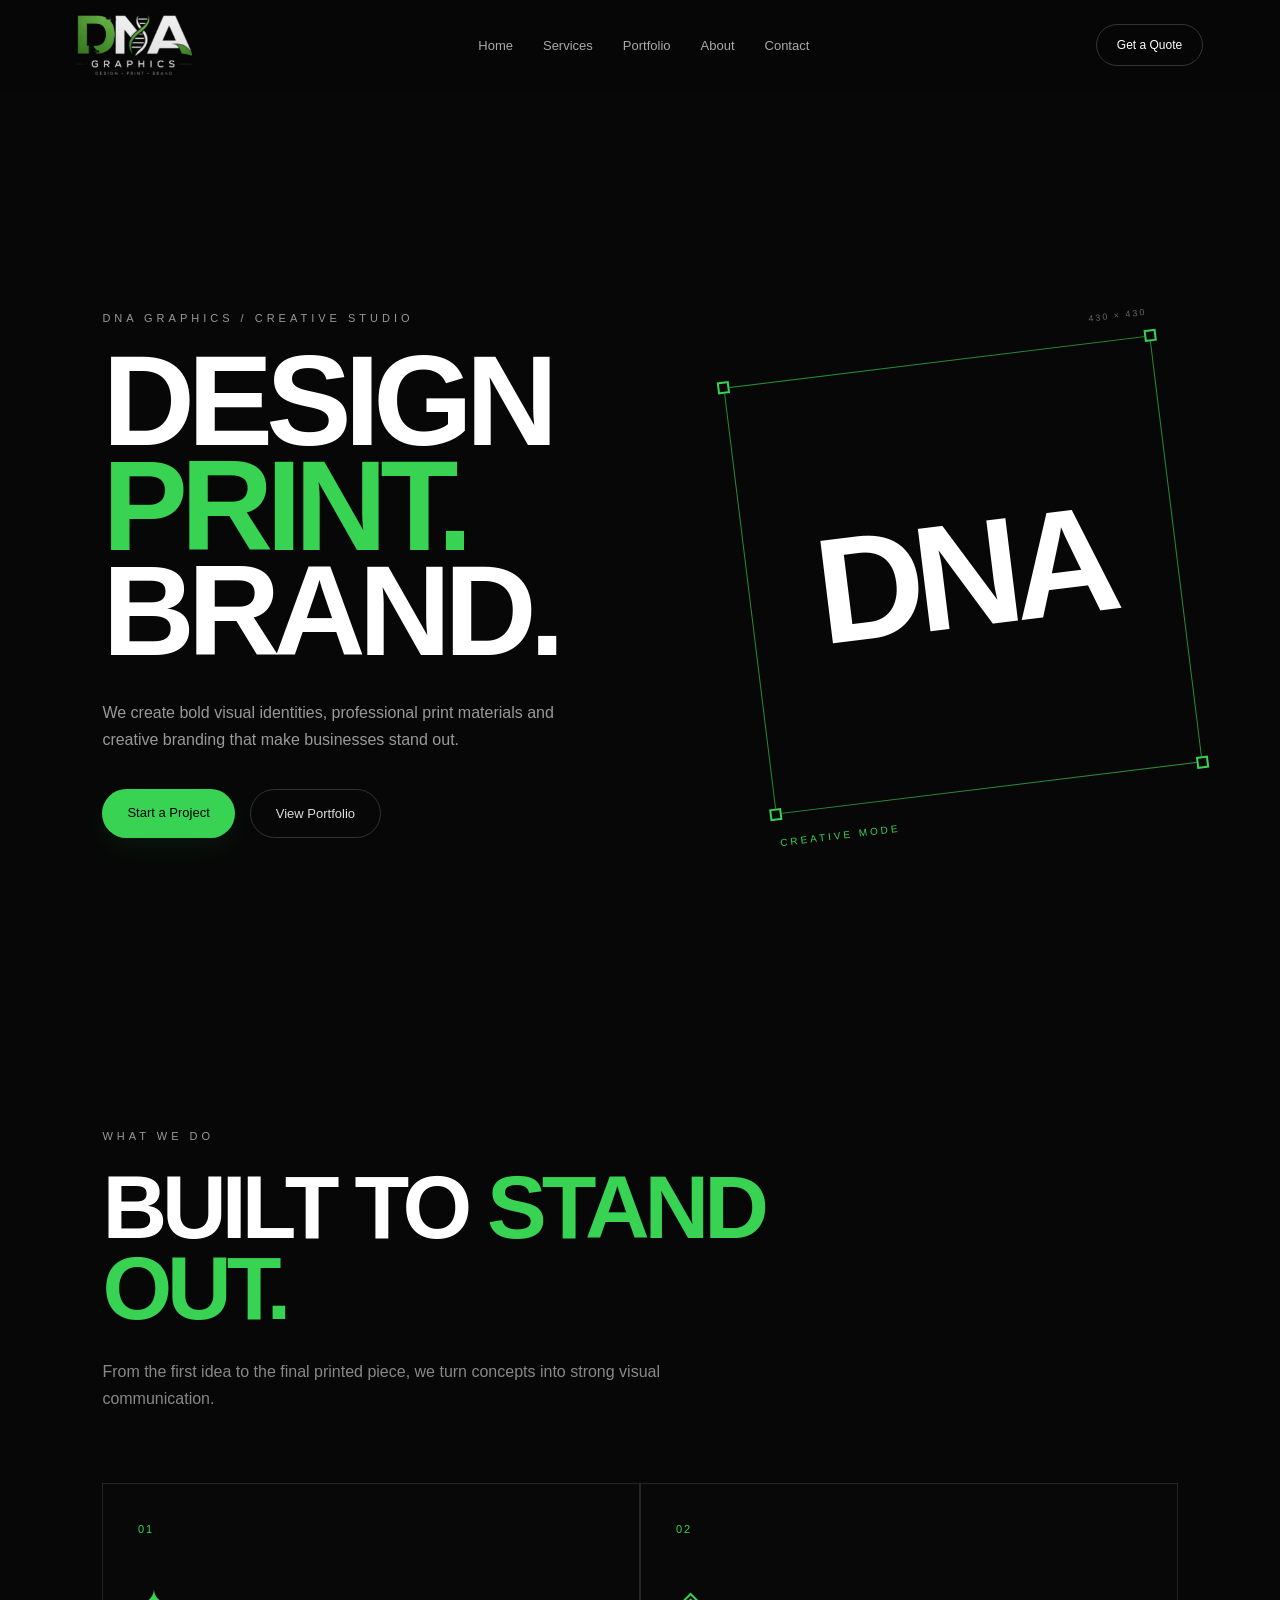
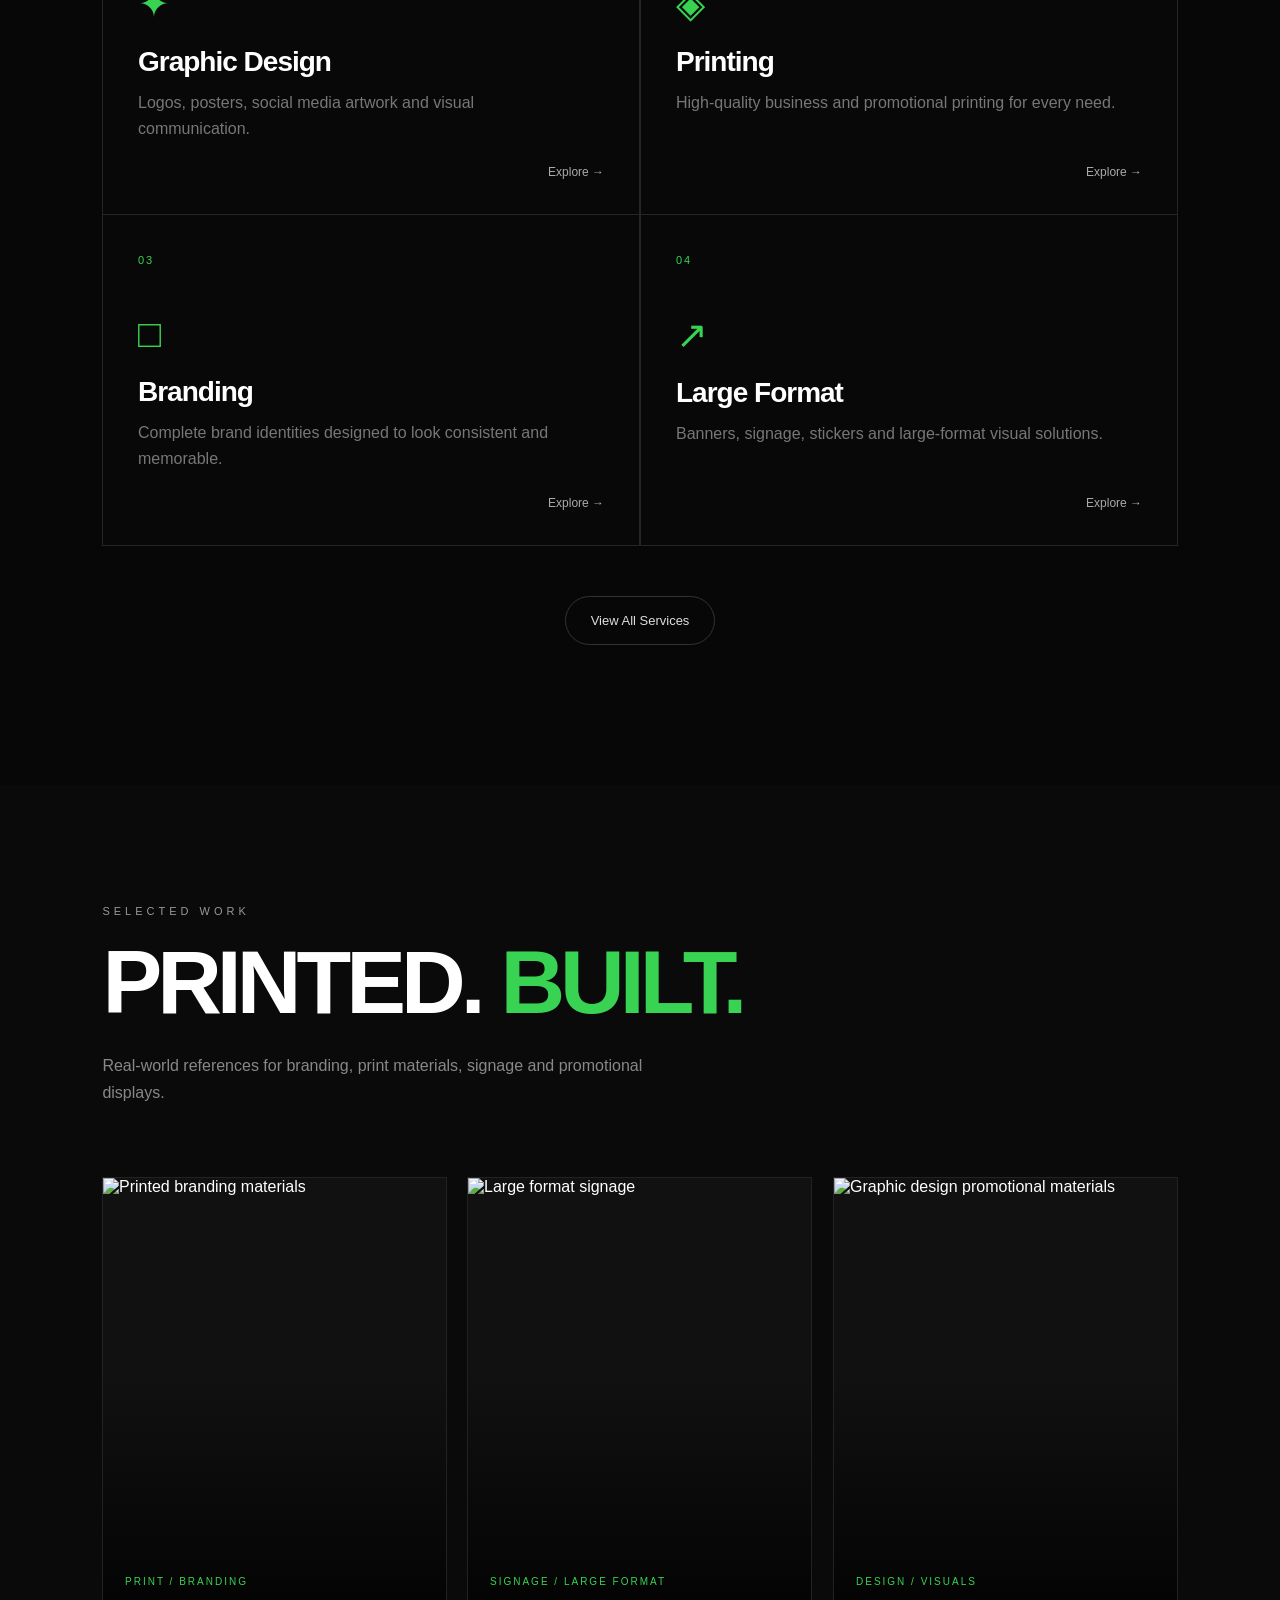
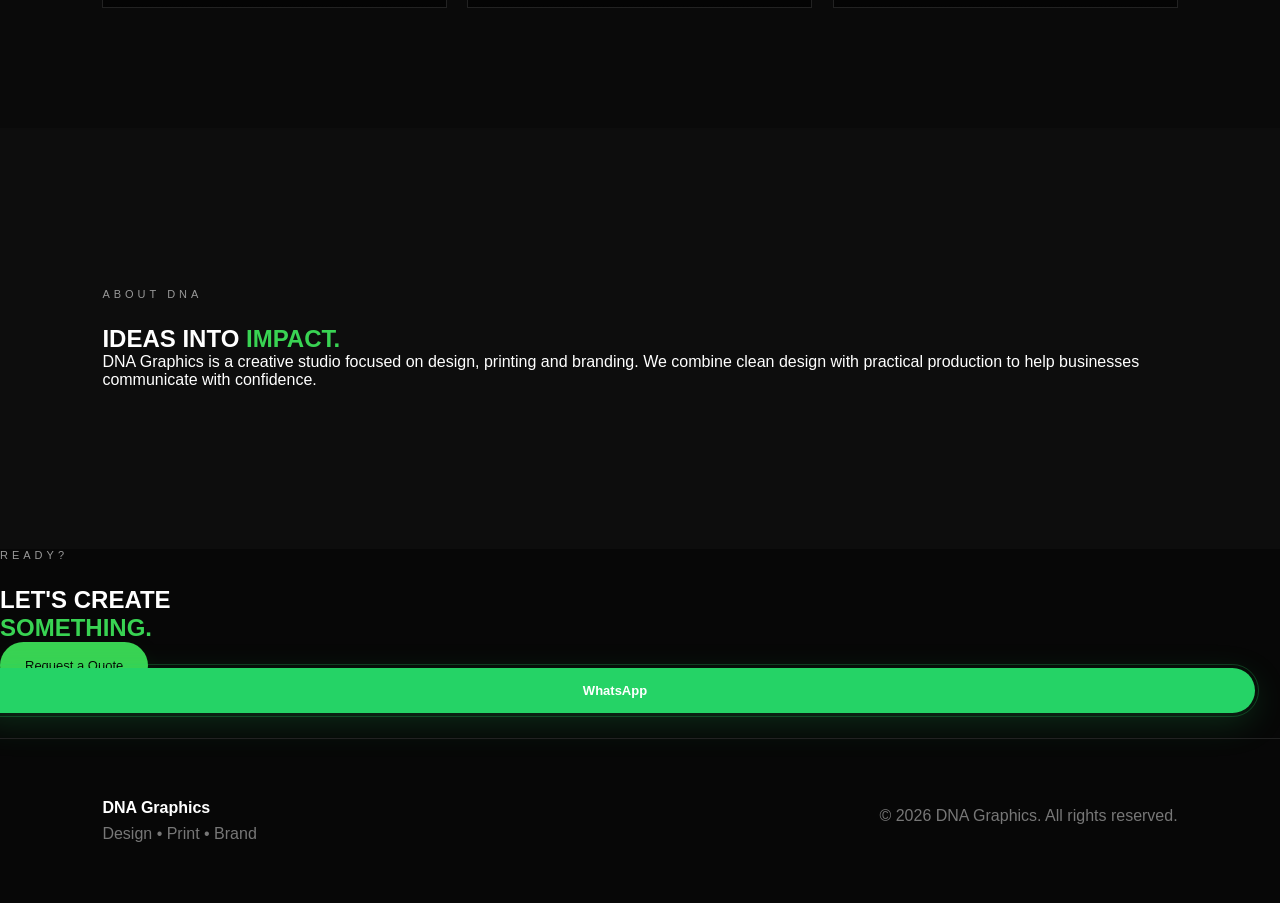
==== commit 4a3d339d: "Add files via upload" ====
--- a/index.html
+++ b/index.html
@@ -9,7 +9,7 @@
 </head>
 <body>
 <header class="navbar">
-<a href="index.html" class="logo"><img src="assets/logo.png" alt="DNA Graphics"></a>
+<a href="index.html" class="logo"><img src="logo.png" alt="DNA Graphics"></a>
 <button class="menu-toggle" aria-label="Open menu">☰</button>
 <nav class="main-nav">
 <button class="menu-close" aria-label="Close menu">×</button>
--- a/style.css
+++ b/style.css
@@ -41,3 +41,22 @@
 .upload-status.success{color:#39d353}.upload-status.error{color:#ffb4b4}
 @media(max-width:800px){.upload-actions{display:grid;grid-template-columns:1fr}.whatsapp-upload-btn{width:100%}}
 @media(prefers-reduced-motion:reduce){*,*:before,*:after{scroll-behavior:auto!important;animation-duration:.01ms!important;animation-iteration-count:1!important;transition-duration:.01ms!important}.whatsapp-btn:after{display:none}}
+
+/* =========================
+   BINARY RAIN BACKGROUND
+========================= */
+.binary-rain{
+  position:fixed;
+  inset:0;
+  width:100%;
+  height:100%;
+  z-index:0;
+  pointer-events:none;
+  opacity:.72;
+  mix-blend-mode:screen;
+}
+body > *:not(.binary-rain){position:relative;z-index:1}
+.navbar{z-index:1000}
+.main-nav{z-index:10000}
+@media(max-width:800px){.binary-rain{opacity:.48}}
+@media(prefers-reduced-motion:reduce){.binary-rain{display:none}}
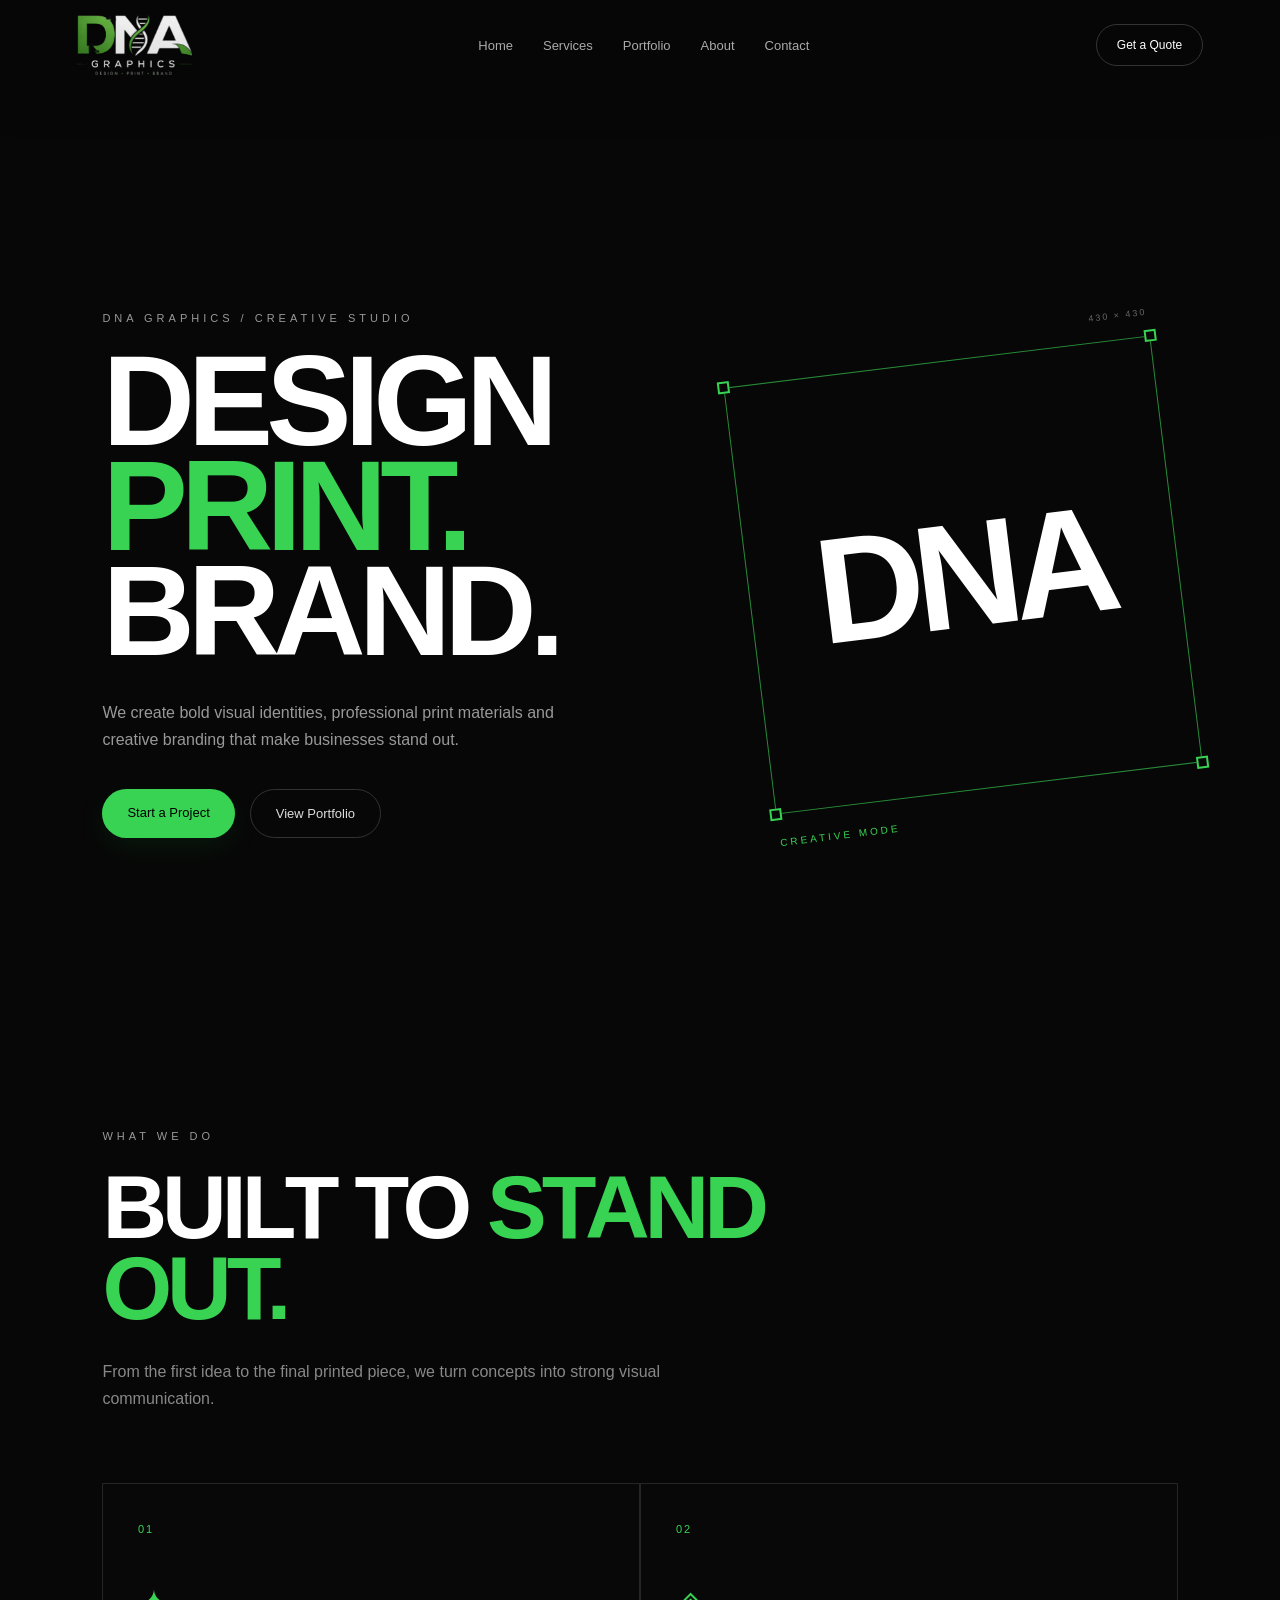
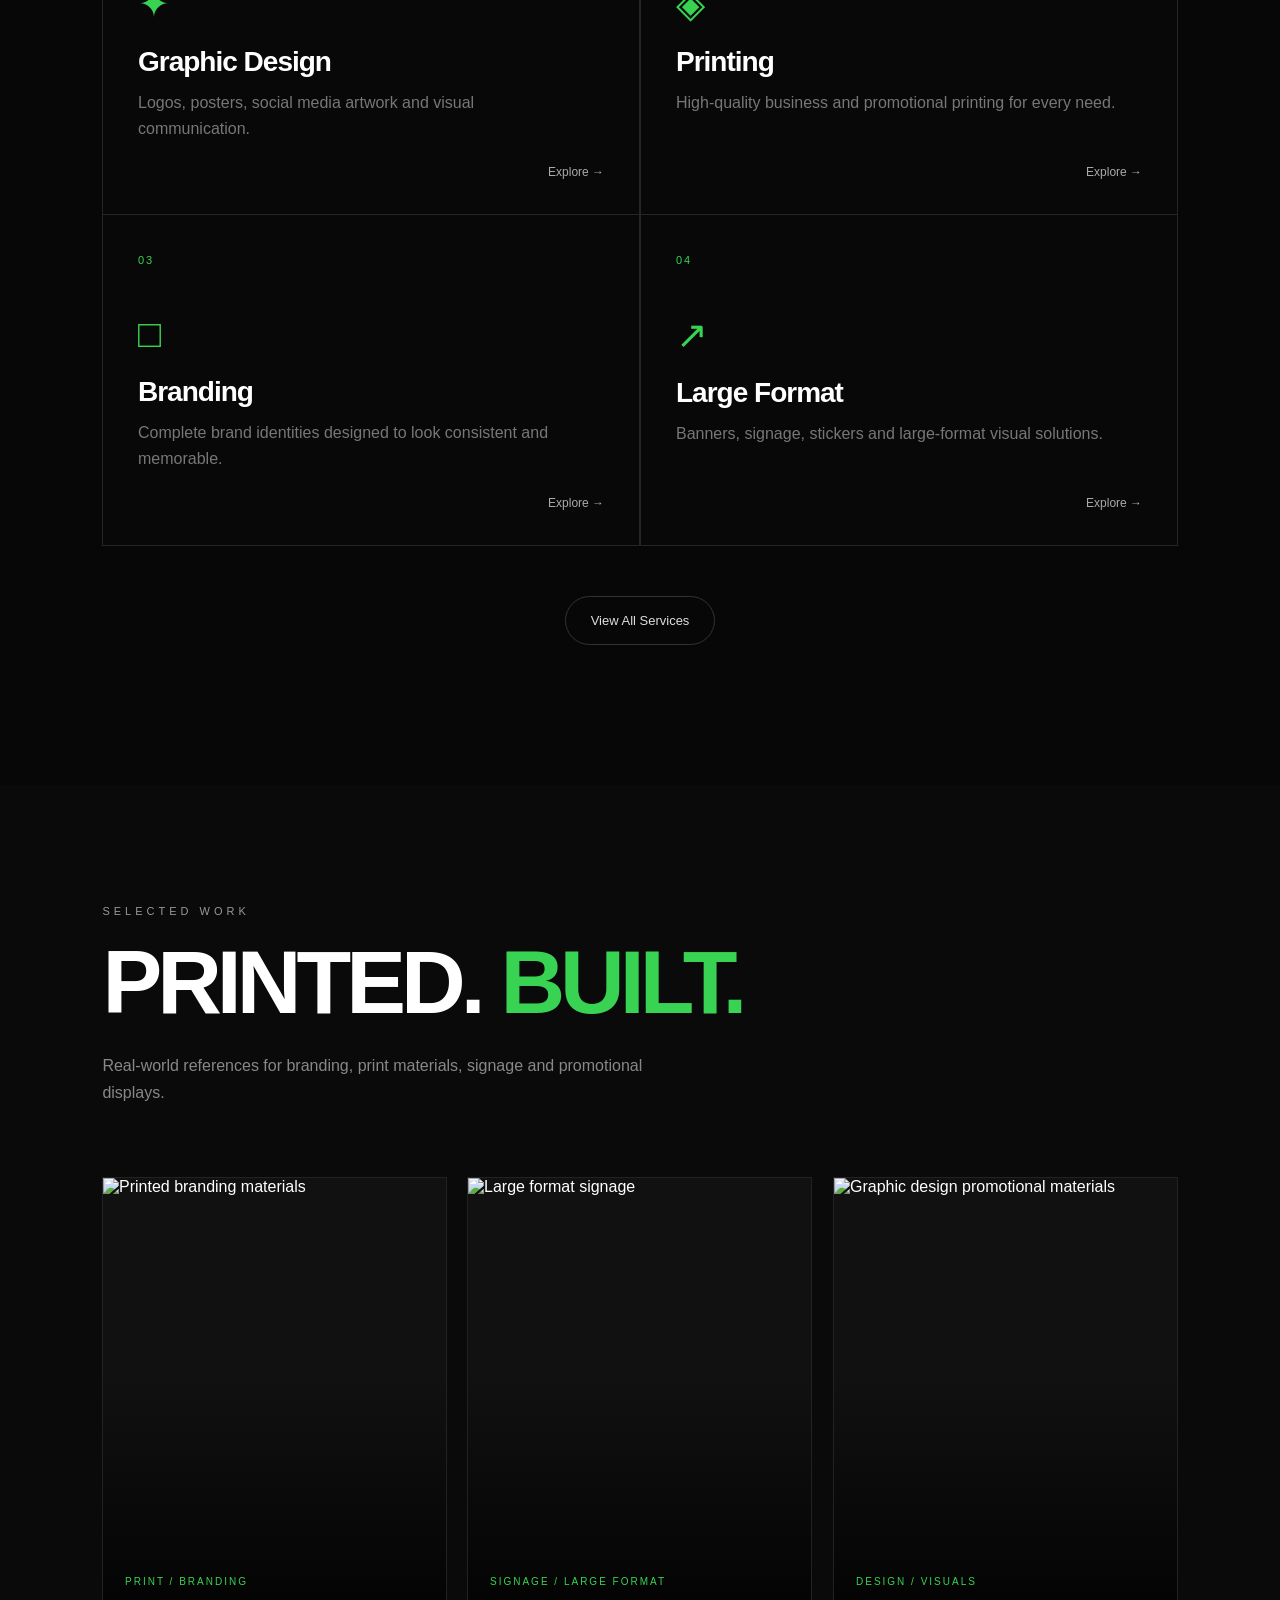
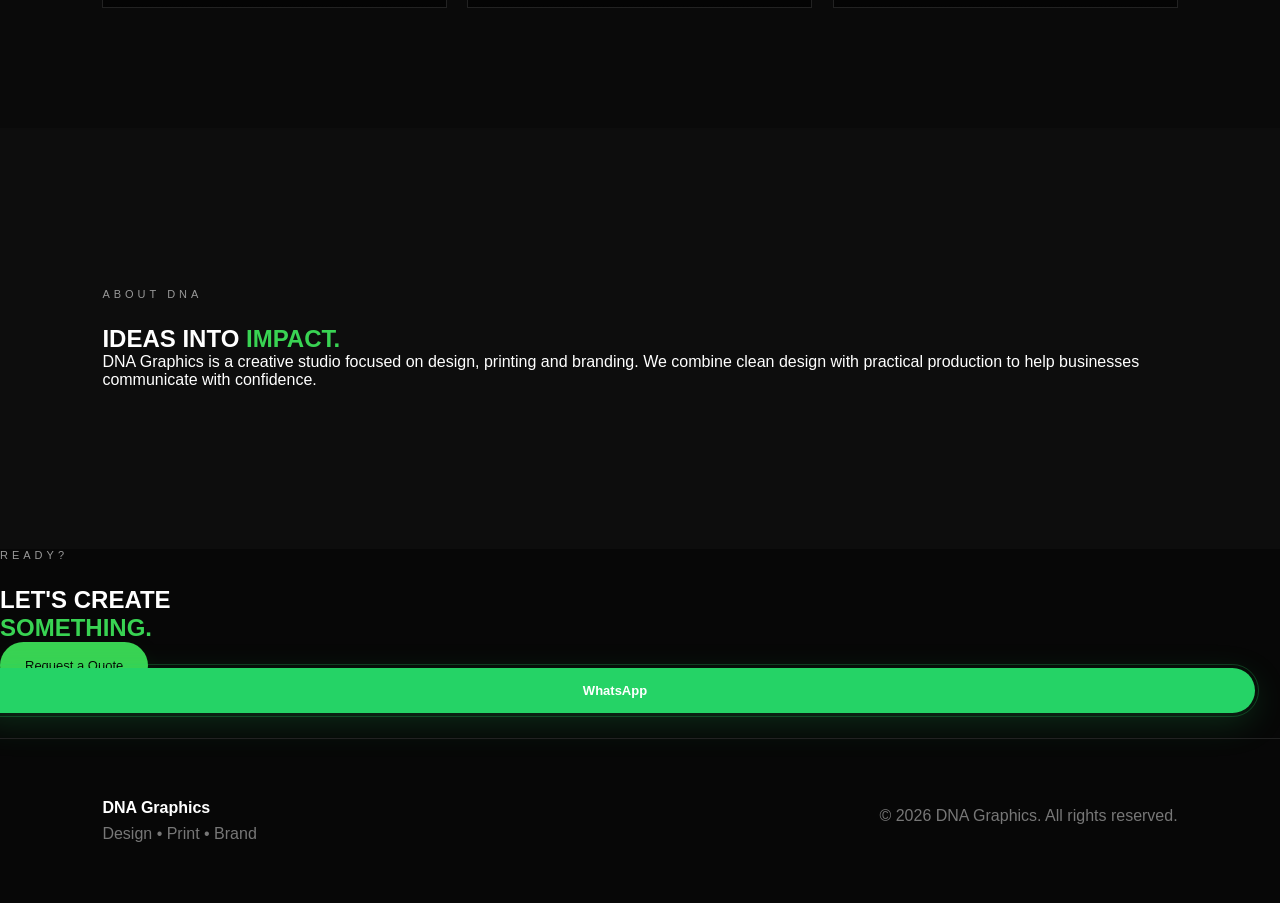
==== commit 633e4a4d: "Add files via upload" ====
--- a/index.html
+++ b/index.html
@@ -10,7 +10,7 @@
 <body>
 <header class="navbar">
 <a href="index.html" class="logo"><img src="logo.png" alt="DNA Graphics"></a>
-<button class="menu-toggle" aria-label="Open menu">☰</button>
+<button class="menu-toggle" aria-label="Open menu" aria-expanded="false"><span class="menu-icon" aria-hidden="true"></span></button>
 <nav class="main-nav">
 <button class="menu-close" aria-label="Close menu">×</button>
 <a href="index.html">Home</a>
--- a/style.css
+++ b/style.css
@@ -60,3 +60,155 @@
 .main-nav{z-index:10000}
 @media(max-width:800px){.binary-rain{opacity:.48}}
 @media(prefers-reduced-motion:reduce){.binary-rain{display:none}}
+
+
+/* =========================
+   MOBILE MENU FINAL FIX
+   ========================= */
+@media (max-width: 800px) {
+  .navbar {
+    position: fixed !important;
+    isolation: isolate;
+  }
+
+  .menu-toggle {
+    display: flex !important;
+    position: relative !important;
+    align-items: center !important;
+    justify-content: center !important;
+    flex: 0 0 45px !important;
+    width: 45px !important;
+    height: 45px !important;
+    padding: 0 !important;
+    background: transparent !important;
+    border: 0 !important;
+    color: #fff !important;
+    cursor: pointer !important;
+    z-index: 10002 !important;
+  }
+
+  .menu-icon, .menu-icon::before, .menu-icon::after {
+    display: block;
+    width: 28px;
+    height: 3px;
+    background: #fff;
+    border-radius: 3px;
+    transition: transform .3s ease, opacity .25s ease, background .3s ease;
+  }
+
+  .menu-icon { position: relative; }
+  .menu-icon::before, .menu-icon::after {
+    content: '';
+    position: absolute;
+    left: 0;
+  }
+  .menu-icon::before { top: -9px; }
+  .menu-icon::after { top: 9px; }
+
+  .main-nav {
+    position: fixed !important;
+    top: 0 !important;
+    right: 0 !important;
+    bottom: 0 !important;
+    left: 0 !important;
+    width: 100vw !important;
+    height: 100dvh !important;
+    min-height: 100vh !important;
+    margin: 0 !important;
+    padding: 90px 9% 50px !important;
+    display: flex !important;
+    flex-direction: column !important;
+    align-items: flex-start !important;
+    justify-content: center !important;
+    gap: 16px !important;
+    background: #080808 !important;
+    transform: translate3d(100%, 0, 0) !important;
+    visibility: hidden !important;
+    opacity: 0 !important;
+    pointer-events: none !important;
+    overflow-y: auto !important;
+    z-index: 10001 !important;
+    transition: transform .45s cubic-bezier(.16,1,.3,1), opacity .25s ease, visibility .45s ease !important;
+  }
+
+  .main-nav:not(.active) {
+    transform: translate3d(100%, 0, 0) !important;
+    visibility: hidden !important;
+    opacity: 0 !important;
+    pointer-events: none !important;
+  }
+
+  .main-nav.active {
+    transform: translate3d(0, 0, 0) !important;
+    visibility: visible !important;
+    opacity: 1 !important;
+    pointer-events: auto !important;
+  }
+
+  .main-nav a {
+    display: block !important;
+    position: relative !important;
+    width: auto !important;
+    color: #aaa !important;
+    font-size: clamp(34px, 10vw, 46px) !important;
+    line-height: 1 !important;
+    letter-spacing: -2px !important;
+    opacity: 1 !important;
+    transform: none !important;
+  }
+
+  .main-nav a:hover { color: #39d353 !important; }
+
+  .menu-close {
+    display: flex !important;
+    align-items: center !important;
+    justify-content: center !important;
+    position: absolute !important;
+    top: 18px !important;
+    right: 7% !important;
+    width: 50px !important;
+    height: 50px !important;
+    padding: 0 !important;
+    background: transparent !important;
+    border: 0 !important;
+    color: #fff !important;
+    font-size: 0 !important;
+    cursor: pointer !important;
+    z-index: 10003 !important;
+  }
+
+  .menu-close::before, .menu-close::after {
+    content: '';
+    position: absolute;
+    width: 30px;
+    height: 3px;
+    background: #fff;
+    border-radius: 3px;
+  }
+  .menu-close::before { transform: rotate(45deg); }
+  .menu-close::after { transform: rotate(-45deg); }
+
+  .main-nav .mobile-quote {
+    display: inline-flex !important;
+    margin-top: 22px !important;
+    padding: 15px 25px !important;
+    background: #39d353 !important;
+    color: #080808 !important;
+    border-radius: 40px !important;
+    font-size: 16px !important;
+    letter-spacing: 0 !important;
+  }
+
+  body.menu-open { overflow: hidden !important; }
+}
+
+@media (min-width: 801px) {
+  .menu-toggle, .menu-close { display: none !important; }
+  .main-nav {
+    position: static;
+    transform: none !important;
+    visibility: visible !important;
+    opacity: 1 !important;
+    pointer-events: auto !important;
+  }
+}
